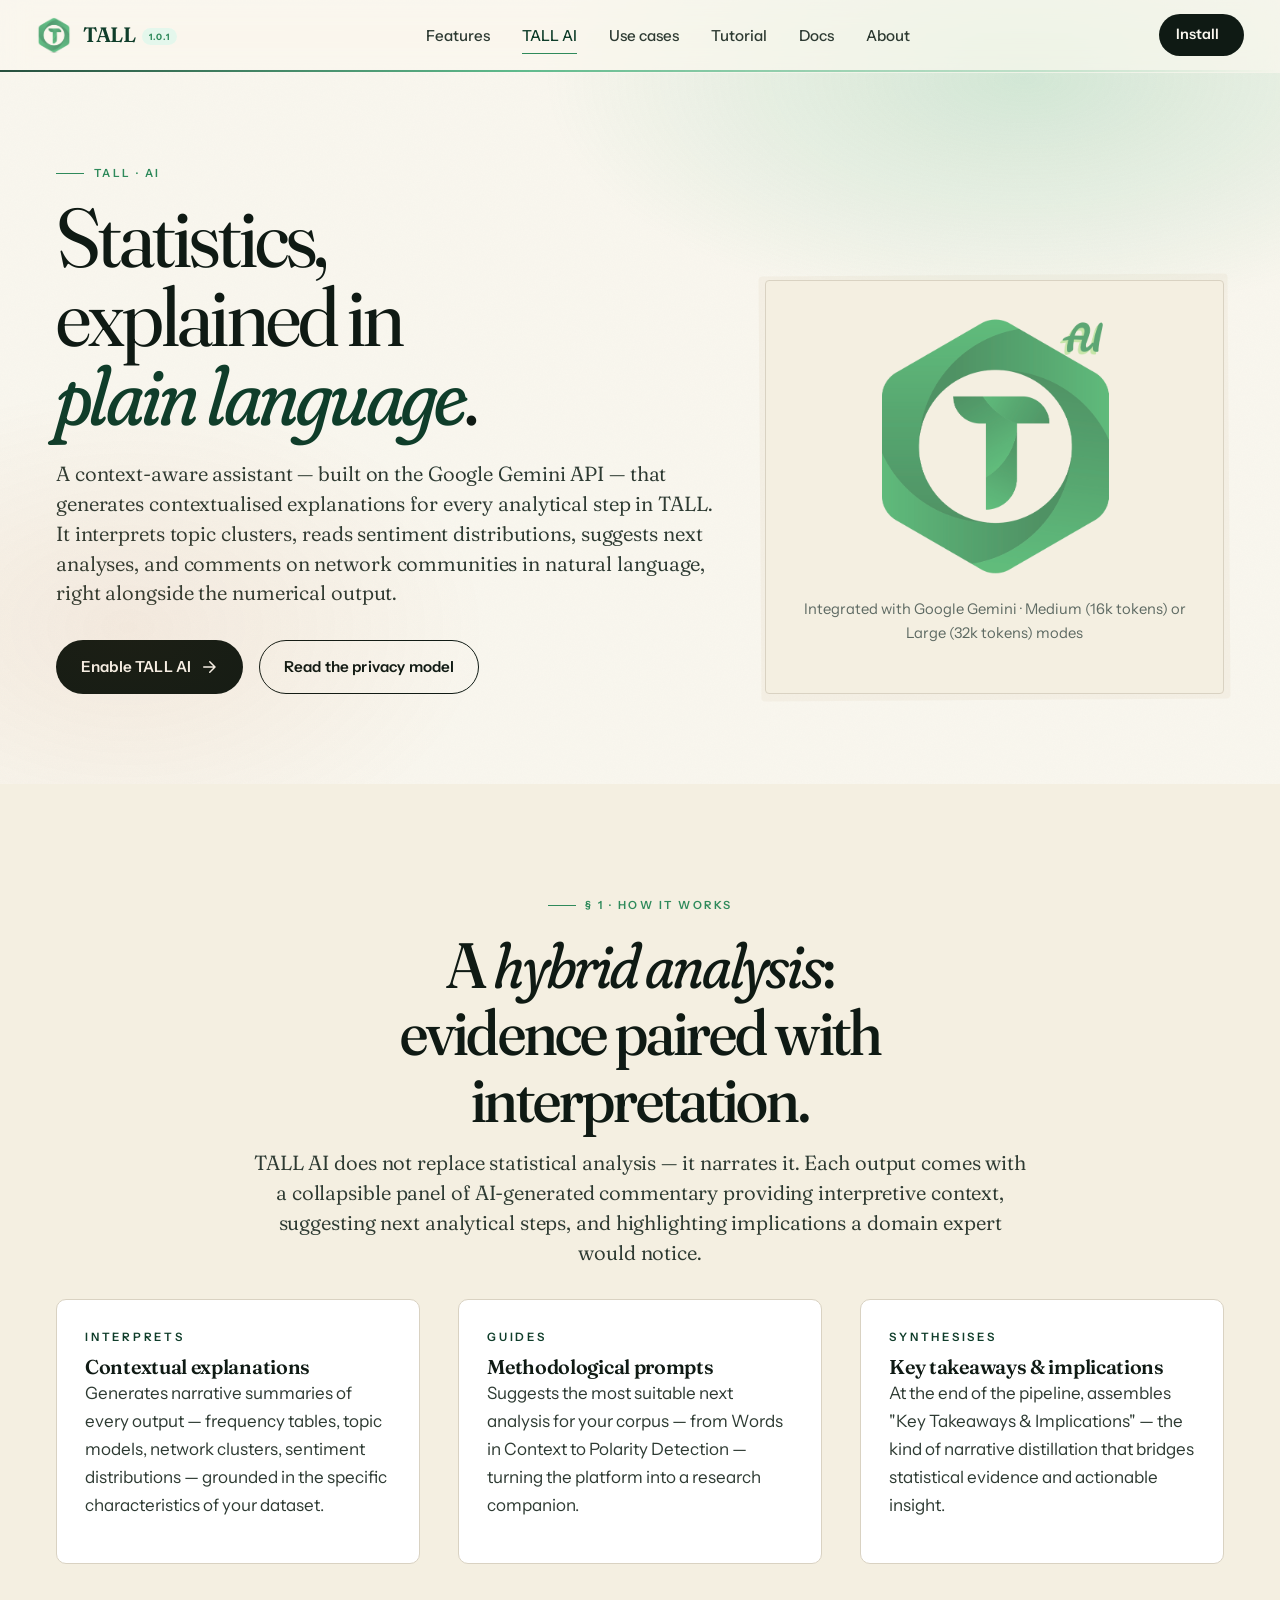
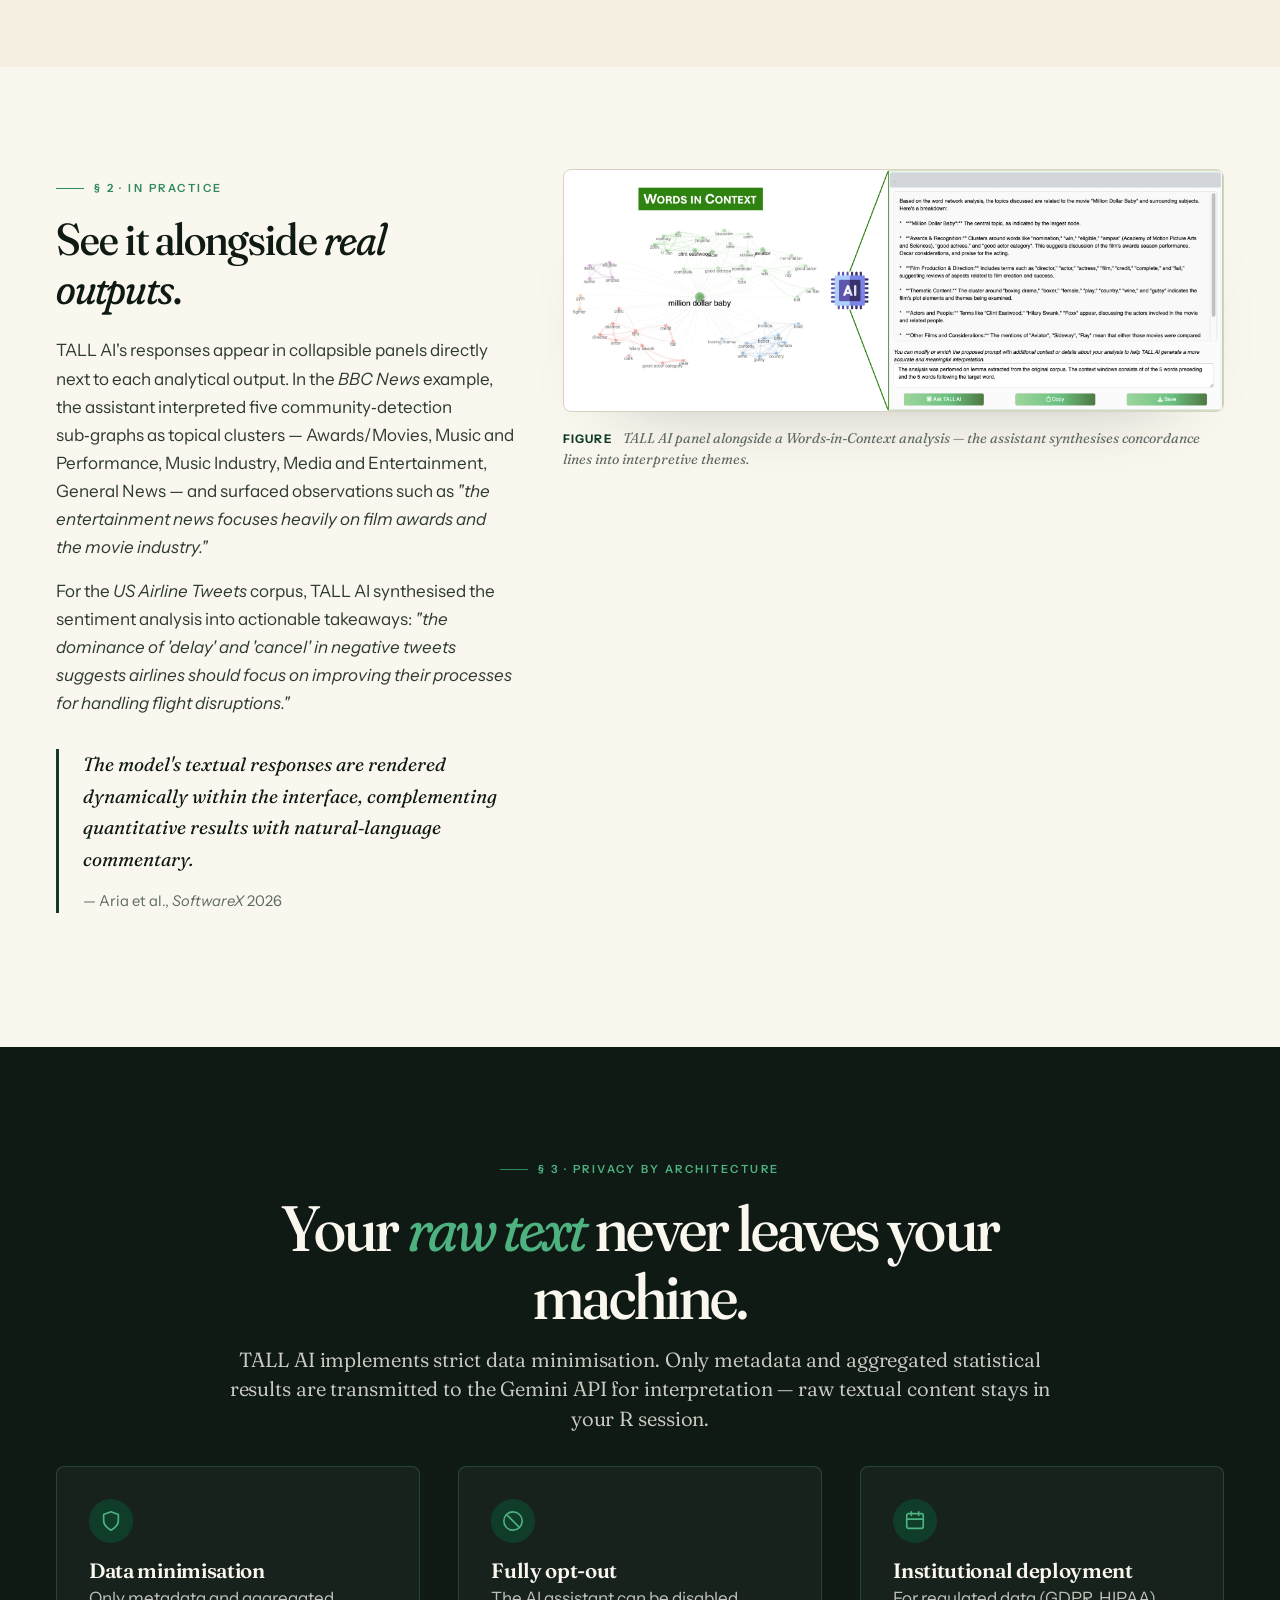
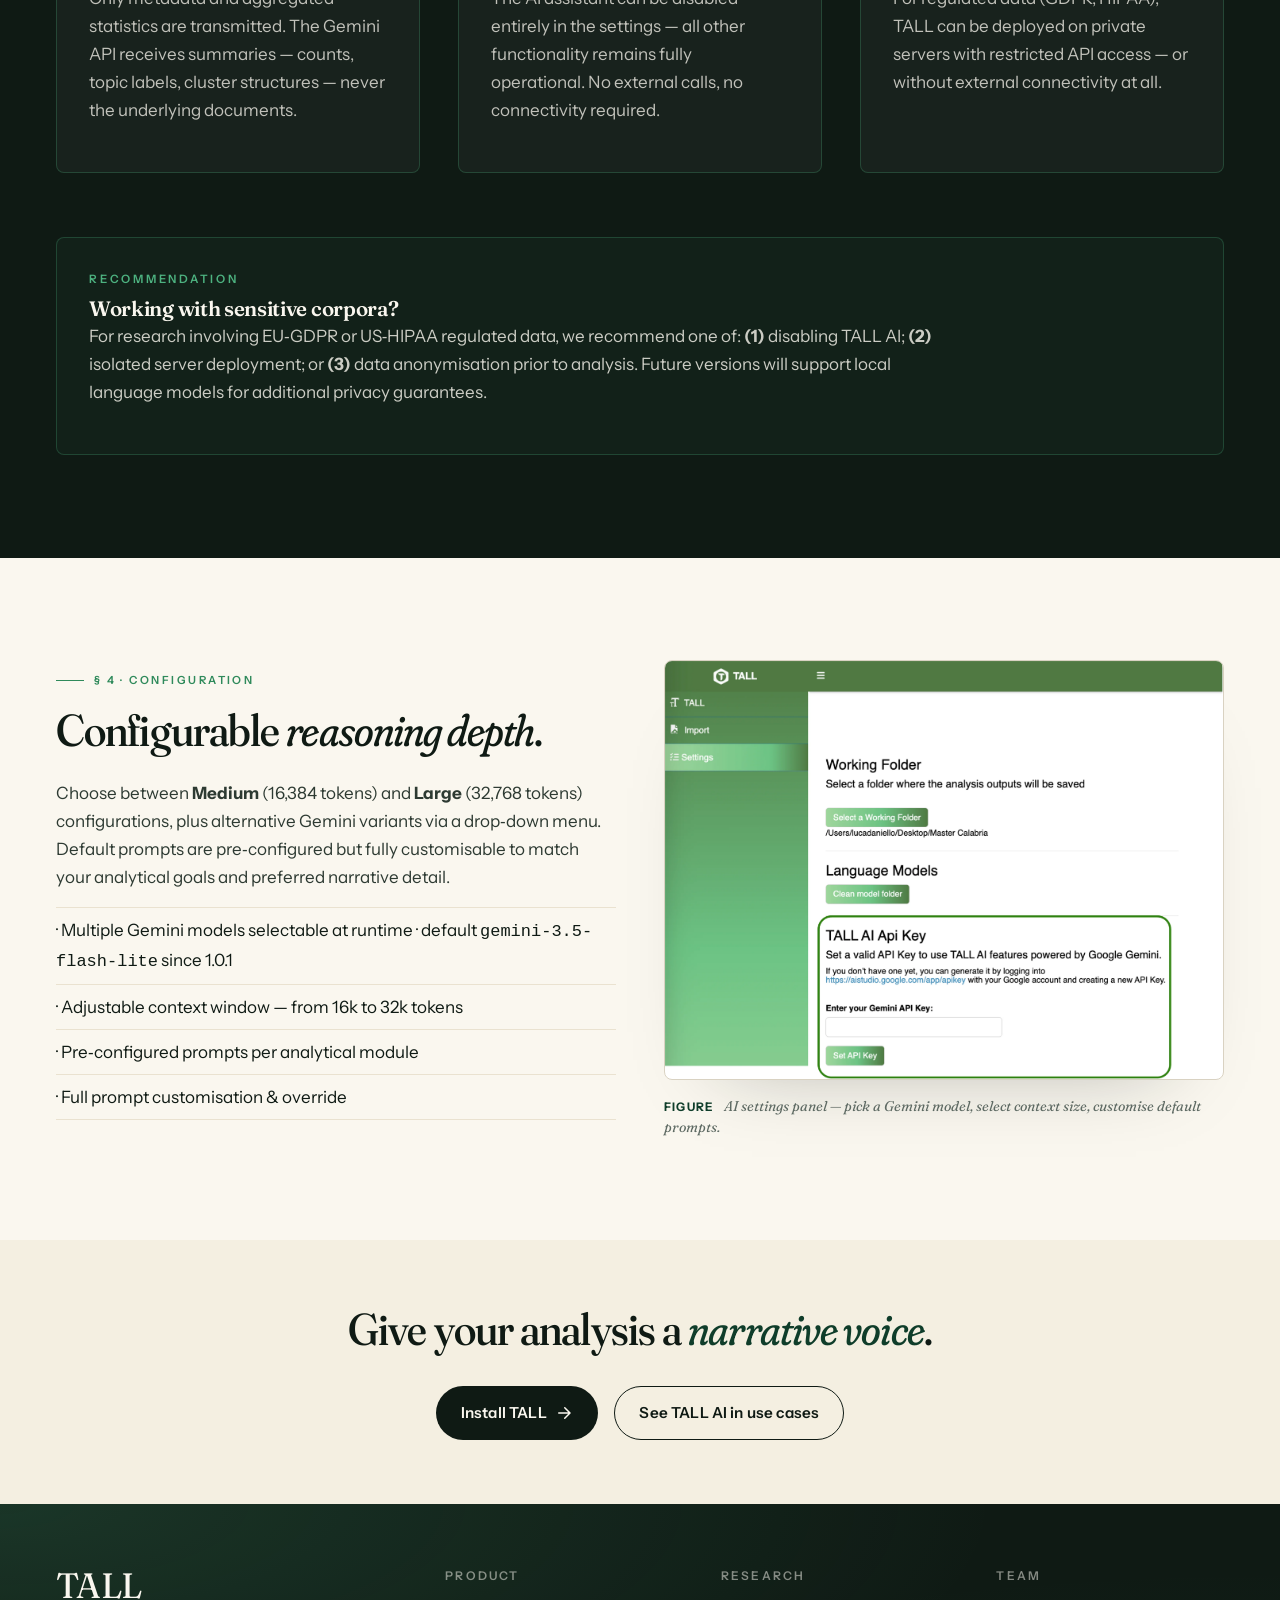
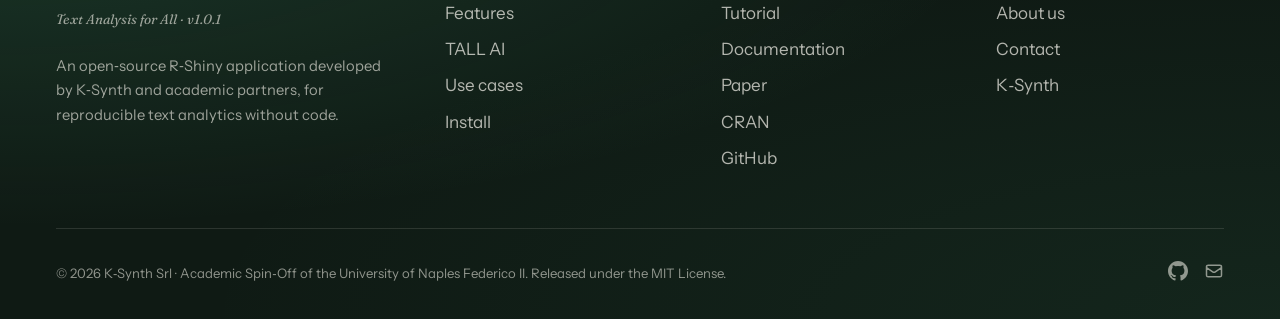
==== tall-ai.html @ 58fdc666 "TALL website on GitHub Pages Ported from massimoaria/tall-app (docs/), updated to tall 1.0.1, with t" ====
<!DOCTYPE html>
<html lang="en">
<head>
  <meta charset="UTF-8">
  <meta name="viewport" content="width=device-width, initial-scale=1.0">
  <title>TALL AI · Context‑aware interpretation for text analysis</title>
  <meta name="description" content="TALL AI — a privacy-preserving AI assistant integrated with Google Gemini that generates natural-language explanations of TALL's statistical outputs without ever transmitting raw textual content.">
  <link rel="icon" type="image/png" href="./images/tall-logo.png">
  <link rel="preconnect" href="https://fonts.googleapis.com">
  <link rel="preconnect" href="https://fonts.gstatic.com" crossorigin>
  <link href="https://fonts.googleapis.com/css2?family=Fraunces:ital,opsz,wght,SOFT@0,9..144,300..700,0..100;1,9..144,300..700,0..100&family=Instrument+Sans:ital,wght@0,400..700;1,400..700&family=JetBrains+Mono:wght@400;500;600&display=swap" rel="stylesheet">
  <link rel="stylesheet" href="css/style.css">
</head>
<body>

<nav class="site-nav" aria-label="Primary">
  <div class="nav-inner">
    <a href="index.html" class="nav-brand">
      <img src="./images/tall-logo.png" alt="TALL logo">
      <span class="wordmark">TALL<sup>1.0.1</sup></span>
    </a>
    <div class="nav-links">
      <a href="features.html">Features</a>
      <a href="tall-ai.html">TALL AI</a>
      <a href="usecases.html">Use cases</a>
      <a href="tutorial.html">Tutorial</a>
      <a href="documentation.html">Docs</a>
      <a href="about.html">About</a>
    </div>
    <a href="download.html" class="nav-cta">Install
      <svg viewBox="0 0 24 24" fill="none" stroke="currentColor" stroke-width="2" stroke-linecap="round" stroke-linejoin="round"><path d="M5 12h14M13 5l7 7-7 7"/></svg>
    </a>
    <button class="nav-burger" aria-label="Open menu" aria-expanded="false">
      <svg width="20" height="20" viewBox="0 0 24 24" fill="none" stroke="currentColor" stroke-width="2" stroke-linecap="round"><path d="M4 7h16M4 12h16M4 17h16"/></svg>
    </button>
  </div>
  <div class="mobile-menu" style="display:none">
    <a href="features.html">Features</a>
    <a href="tall-ai.html">TALL AI</a>
    <a href="usecases.html">Use cases</a>
    <a href="tutorial.html">Tutorial</a>
    <a href="documentation.html">Documentation</a>
    <a href="download.html">Install</a>
    <a href="about.html">About</a>
  </div>
  <div class="nav-rule"></div>
</nav>

<!-- HERO -->
<section class="hero">
  <div class="container">
    <div class="grid grid-12" style="gap: 3rem; align-items: end;">
      <div style="grid-column: span 7;">
        <span class="kicker fade-in">TALL · AI</span>
        <h1 class="display-xl mt-4 fade-in">
          Statistics,<br>
          explained in
          <em class="italic-display" style="font-weight:400; color: var(--tall-deep)">plain&nbsp;language</em>.
        </h1>
        <p class="lede mt-6 fade-in fade-in-delay-1" style="max-width: 38em;">
          A context‑aware assistant — built on the Google Gemini API — that generates contextualised explanations for every analytical step in TALL. It interprets topic clusters, reads sentiment distributions, suggests next analyses, and comments on network communities in natural language, right alongside the numerical output.
        </p>
        <div class="flex gap-4 mt-8 fade-in fade-in-delay-2" style="flex-wrap: wrap;">
          <a href="download.html" class="btn btn-primary">
            Enable TALL AI
            <svg viewBox="0 0 24 24" fill="none" stroke="currentColor" stroke-width="2" stroke-linecap="round" stroke-linejoin="round"><path d="M5 12h14M13 5l7 7-7 7"/></svg>
          </a>
          <a href="#privacy" class="btn btn-ghost">Read the privacy model</a>
        </div>
      </div>
      <div style="grid-column: span 5;" class="fade-in fade-in-delay-3">
        <div class="card-paper" style="text-align: center;">
          <img src="./images/tall-ai.png" alt="TALL AI emblem" style="max-width: 240px; margin: 0 auto; display: block;">
          <p class="small muted mt-4">Integrated with Google Gemini · Medium (16k tokens) or Large (32k tokens) modes</p>
        </div>
      </div>
    </div>
  </div>
</section>

<!-- PRINCIPLES -->
<section style="background: var(--paper-warm);">
  <div class="container">
    <div class="text-center mb-12" style="max-width: 46em; margin: 0 auto;">
      <span class="kicker fade-in">§ 1 · How it works</span>
      <h2 class="display-lg mt-4 fade-in">
        A <em class="italic-display" style="font-weight:400">hybrid analysis</em>:<br>
        evidence paired with interpretation.
      </h2>
      <p class="lede mt-4 fade-in fade-in-delay-1">
        TALL AI does not replace statistical analysis — it narrates it. Each output comes with a collapsible panel of AI‑generated commentary providing interpretive context, suggesting next analytical steps, and highlighting implications a domain expert would notice.
      </p>
    </div>

    <div class="grid grid-3 mt-8">
      <div class="card fade-in">
        <div class="eyebrow" style="color: var(--tall-deep);">Interprets</div>
        <h3 class="mt-2" style="font-family: var(--font-display); font-size: 1.25rem; font-variation-settings: 'opsz' 30;">Contextual explanations</h3>
        <p class="mt-3">Generates narrative summaries of every output — frequency tables, topic models, network clusters, sentiment distributions — grounded in the specific characteristics of your dataset.</p>
      </div>
      <div class="card fade-in fade-in-delay-1">
        <div class="eyebrow" style="color: var(--tall-deep);">Guides</div>
        <h3 class="mt-2" style="font-family: var(--font-display); font-size: 1.25rem; font-variation-settings: 'opsz' 30;">Methodological prompts</h3>
        <p class="mt-3">Suggests the most suitable next analysis for your corpus — from Words in Context to Polarity Detection — turning the platform into a research companion.</p>
      </div>
      <div class="card fade-in fade-in-delay-2">
        <div class="eyebrow" style="color: var(--tall-deep);">Synthesises</div>
        <h3 class="mt-2" style="font-family: var(--font-display); font-size: 1.25rem; font-variation-settings: 'opsz' 30;">Key takeaways &amp; implications</h3>
        <p class="mt-3">At the end of the pipeline, assembles "Key Takeaways &amp; Implications" — the kind of narrative distillation that bridges statistical evidence and actionable insight.</p>
      </div>
    </div>
  </div>
</section>

<!-- IN CONTEXT EXAMPLE -->
<section>
  <div class="container">
    <div class="grid grid-12" style="gap: 3rem; align-items: start;">
      <div style="grid-column: span 5;" class="fade-in">
        <span class="kicker">§ 2 · In practice</span>
        <h2 class="display-md mt-4">
          See it alongside <em class="italic-display" style="font-weight:400">real outputs</em>.
        </h2>
        <p class="mt-6">
          TALL AI's responses appear in collapsible panels directly next to each analytical output. In the <em>BBC News</em> example, the assistant interpreted five community‑detection sub‑graphs as topical clusters — Awards/Movies, Music and Performance, Music Industry, Media and Entertainment, General News — and surfaced observations such as <em>"the entertainment news focuses heavily on film awards and the movie industry."</em>
        </p>
        <p>
          For the <em>US Airline Tweets</em> corpus, TALL AI synthesised the sentiment analysis into actionable takeaways: <em>"the dominance of 'delay' and 'cancel' in negative tweets suggests airlines should focus on improving their processes for handling flight disruptions."</em>
        </p>
        <blockquote style="margin: 2rem 0; padding-left: 1.5rem; border-left: 3px solid var(--tall-deep); font-family: var(--font-display); font-style: italic; font-size: 1.2rem; color: var(--ink); font-variation-settings: 'opsz' 30;">
          The model's textual responses are rendered dynamically within the interface, complementing quantitative results with natural‑language commentary.
          <footer class="small muted" style="font-style: normal; font-family: var(--font-body); margin-top: .8rem;">— Aria et al., <em>SoftwareX</em> 2026</footer>
        </blockquote>
      </div>

      <div style="grid-column: span 7;" class="fade-in fade-in-delay-1">
        <figure class="figure">
          <img src="./images/ai/tall-aiwic.webp" alt="TALL AI interpretation alongside Words in Context">
          <figcaption class="figcaption">
            <strong>Figure</strong> TALL AI panel alongside a Words‑in‑Context analysis — the assistant synthesises concordance lines into interpretive themes.
          </figcaption>
        </figure>
      </div>
    </div>
  </div>
</section>

<!-- PRIVACY MODEL -->
<section id="privacy" style="background: var(--ink); color: var(--paper);">
  <div class="container">
    <div class="text-center mb-12" style="max-width: 50em; margin: 0 auto;">
      <span class="kicker" style="color: var(--tall);">§ 3 · Privacy by architecture</span>
      <h2 class="display-lg mt-4" style="color: var(--paper);">
        Your <em class="italic-display" style="font-weight:400; color: var(--tall)">raw text</em> never leaves your machine.
      </h2>
      <p class="lede mt-4" style="color: rgba(250,247,239,.8);">
        TALL AI implements strict data minimisation. Only metadata and aggregated statistical results are transmitted to the Gemini API for interpretation — raw textual content stays in your R session.
      </p>
    </div>

    <div class="grid grid-3 mt-8">
      <div style="padding: 2rem; background: rgba(250,247,239,.04); border: 1px solid rgba(77,178,128,.25); border-radius: 8px;" class="fade-in">
        <div style="display:inline-flex; width:44px; height:44px; align-items:center; justify-content:center; background: var(--tall-deep); border-radius: 50%; margin-bottom: 1rem;">
          <svg width="22" height="22" viewBox="0 0 24 24" fill="none" stroke="var(--tall)" stroke-width="1.8" stroke-linecap="round" stroke-linejoin="round"><path d="M12 22s8-4 8-10V5l-8-3-8 3v7c0 6 8 10 8 10z"/></svg>
        </div>
        <h3 style="color: var(--paper); font-size: 1.3rem; font-family: var(--font-display); font-variation-settings: 'opsz' 30;">Data minimisation</h3>
        <p class="mt-3" style="color: rgba(250,247,239,.75);">Only metadata and aggregated statistics are transmitted. The Gemini API receives summaries — counts, topic labels, cluster structures — never the underlying documents.</p>
      </div>
      <div style="padding: 2rem; background: rgba(250,247,239,.04); border: 1px solid rgba(77,178,128,.25); border-radius: 8px;" class="fade-in fade-in-delay-1">
        <div style="display:inline-flex; width:44px; height:44px; align-items:center; justify-content:center; background: var(--tall-deep); border-radius: 50%; margin-bottom: 1rem;">
          <svg width="22" height="22" viewBox="0 0 24 24" fill="none" stroke="var(--tall)" stroke-width="1.8" stroke-linecap="round" stroke-linejoin="round"><circle cx="12" cy="12" r="10"/><path d="M4.93 4.93l14.14 14.14"/></svg>
        </div>
        <h3 style="color: var(--paper); font-size: 1.3rem; font-family: var(--font-display); font-variation-settings: 'opsz' 30;">Fully opt‑out</h3>
        <p class="mt-3" style="color: rgba(250,247,239,.75);">The AI assistant can be disabled entirely in the settings — all other functionality remains fully operational. No external calls, no connectivity required.</p>
      </div>
      <div style="padding: 2rem; background: rgba(250,247,239,.04); border: 1px solid rgba(77,178,128,.25); border-radius: 8px;" class="fade-in fade-in-delay-2">
        <div style="display:inline-flex; width:44px; height:44px; align-items:center; justify-content:center; background: var(--tall-deep); border-radius: 50%; margin-bottom: 1rem;">
          <svg width="22" height="22" viewBox="0 0 24 24" fill="none" stroke="var(--tall)" stroke-width="1.8" stroke-linecap="round" stroke-linejoin="round"><rect x="3" y="4" width="18" height="16" rx="2"/><path d="M8 2v4M16 2v4M3 10h18"/></svg>
        </div>
        <h3 style="color: var(--paper); font-size: 1.3rem; font-family: var(--font-display); font-variation-settings: 'opsz' 30;">Institutional deployment</h3>
        <p class="mt-3" style="color: rgba(250,247,239,.75);">For regulated data (GDPR, HIPAA), TALL can be deployed on private servers with restricted API access — or without external connectivity at all.</p>
      </div>
    </div>

    <div style="margin-top: 4rem; padding: 2rem; border-radius: 8px; border: 1px solid rgba(77,178,128,.25); background: rgba(77,178,128,.05);" class="fade-in">
      <div class="eyebrow" style="color: var(--tall);">Recommendation</div>
      <h3 class="mt-2" style="color: var(--paper); font-size: 1.3rem; font-family: var(--font-display); font-variation-settings: 'opsz' 30;">Working with sensitive corpora?</h3>
      <p class="mt-3" style="color: rgba(250,247,239,.8); max-width: 50em;">
        For research involving EU‑GDPR or US‑HIPAA regulated data, we recommend one of: <strong>(1)</strong> disabling TALL AI; <strong>(2)</strong> isolated server deployment; or <strong>(3)</strong> data anonymisation prior to analysis. Future versions will support local language models for additional privacy guarantees.
      </p>
    </div>
  </div>
</section>

<!-- CONFIGURATION -->
<section>
  <div class="container">
    <div class="grid grid-12" style="gap: 3rem; align-items: center;">
      <div style="grid-column: span 6; order: 2;" class="fade-in">
        <figure class="figure">
          <img src="./images/ai/tall-settings.webp" alt="TALL AI settings interface">
          <figcaption class="figcaption">
            <strong>Figure</strong> AI settings panel — pick a Gemini model, select context size, customise default prompts.
          </figcaption>
        </figure>
      </div>
      <div style="grid-column: span 6; order: 1;" class="fade-in fade-in-delay-1">
        <span class="kicker">§ 4 · Configuration</span>
        <h2 class="display-md mt-4">
          Configurable <em class="italic-display" style="font-weight:400">reasoning depth</em>.
        </h2>
        <p class="mt-6">
          Choose between <strong>Medium</strong> (16,384 tokens) and <strong>Large</strong> (32,768 tokens) configurations, plus alternative Gemini variants via a drop‑down menu. Default prompts are pre‑configured but fully customisable to match your analytical goals and preferred narrative detail.
        </p>
        <ul class="mt-4" style="list-style:none; padding:0;">
          <li style="padding:.5rem 0; border-top:1px solid var(--rule-soft);">· Multiple Gemini models selectable at runtime · default <code>gemini-3.5-flash-lite</code> since 1.0.1</li>
          <li style="padding:.5rem 0; border-top:1px solid var(--rule-soft);">· Adjustable context window — from 16k to 32k tokens</li>
          <li style="padding:.5rem 0; border-top:1px solid var(--rule-soft);">· Pre‑configured prompts per analytical module</li>
          <li style="padding:.5rem 0; border-top:1px solid var(--rule-soft); border-bottom:1px solid var(--rule-soft);">· Full prompt customisation &amp; override</li>
        </ul>
      </div>
    </div>
  </div>
</section>

<!-- CTA -->
<section class="section-tight" style="background: var(--paper-warm);">
  <div class="container text-center">
    <h2 class="display-md fade-in">
      Give your analysis a <em class="italic-display" style="font-weight:400; color: var(--tall-deep)">narrative voice</em>.
    </h2>
    <div class="flex gap-4 justify-center mt-8 fade-in fade-in-delay-1" style="flex-wrap: wrap;">
      <a href="download.html" class="btn btn-primary">
        Install TALL
        <svg viewBox="0 0 24 24" fill="none" stroke="currentColor" stroke-width="2" stroke-linecap="round" stroke-linejoin="round"><path d="M5 12h14M13 5l7 7-7 7"/></svg>
      </a>
      <a href="usecases.html" class="btn btn-ghost">See TALL AI in use cases</a>
    </div>
  </div>
</section>

<footer class="site-footer">
  <div class="container">
    <div class="footer-grid">
      <div class="footer-brand">
        <div class="footer-title">TALL</div>
        <span class="footer-sub">Text Analysis for All · v1.0.1</span>
        <p class="mt-6" style="color: rgba(250,247,239,.6); max-width: 28em; font-size: .92rem;">An open‑source R‑Shiny application developed by K‑Synth and academic partners, for reproducible text analytics without code.</p>
      </div>
      <div><h4>Product</h4><ul>
        <li><a href="features.html">Features</a></li>
        <li><a href="tall-ai.html">TALL AI</a></li>
        <li><a href="usecases.html">Use cases</a></li>
        <li><a href="download.html">Install</a></li>
      </ul></div>
      <div><h4>Research</h4><ul>
        <li><a href="tutorial.html">Tutorial</a></li>
          <li><a href="documentation.html">Documentation</a></li>
        <li><a href="index.html#paper">Paper</a></li>
        <li><a href="https://cran.r-project.org/package=tall" target="_blank" rel="noopener">CRAN</a></li>
        <li><a href="https://github.com/massimoaria/tall" target="_blank" rel="noopener">GitHub</a></li>
      </ul></div>
      <div><h4>Team</h4><ul>
        <li><a href="about.html">About us</a></li>
        <li><a href="mailto:aria@unina.it">Contact</a></li>
        <li><a href="https://www.k-synth.com" target="_blank" rel="noopener">K‑Synth</a></li>
      </ul></div>
    </div>
    <div class="footer-meta">
      <div>© 2026 K‑Synth Srl · Academic Spin‑Off of the University of Naples Federico&nbsp;II. Released under the MIT License.</div>
      <div class="flex gap-4">
        <a href="https://github.com/massimoaria/tall" target="_blank" rel="noopener" aria-label="GitHub">
          <svg width="20" height="20" viewBox="0 0 24 24" fill="currentColor"><path d="M12 0C5.37 0 0 5.37 0 12c0 5.3 3.44 9.8 8.21 11.4.6.1.82-.26.82-.58v-2.17c-3.34.73-4.04-1.42-4.04-1.42-.55-1.39-1.33-1.76-1.33-1.76-1.09-.75.08-.73.08-.73 1.2.08 1.84 1.24 1.84 1.24 1.07 1.83 2.81 1.3 3.5 1 .11-.78.42-1.3.76-1.6-2.66-.3-5.47-1.33-5.47-5.93 0-1.31.47-2.38 1.24-3.22-.13-.3-.54-1.52.12-3.17 0 0 1.01-.32 3.3 1.23a11.5 11.5 0 016 0c2.29-1.55 3.3-1.23 3.3-1.23.66 1.65.25 2.87.12 3.17.77.84 1.24 1.91 1.24 3.22 0 4.61-2.81 5.62-5.48 5.92.43.37.82 1.1.82 2.22v3.29c0 .32.22.7.83.58C20.56 21.8 24 17.3 24 12 24 5.37 18.63 0 12 0z"/></svg>
        </a>
        <a href="mailto:aria@unina.it" aria-label="Email">
          <svg width="20" height="20" viewBox="0 0 24 24" fill="none" stroke="currentColor" stroke-width="1.8" stroke-linecap="round" stroke-linejoin="round"><path d="M3 8l7.89 5.26a2 2 0 002.22 0L21 8M5 19h14a2 2 0 002-2V7a2 2 0 00-2-2H5a2 2 0 00-2 2v10a2 2 0 002 2z"/></svg>
        </a>
      </div>
    </div>
  </div>
</footer>

<script src="js/main.js"></script>
</body>
</html>
---- css/style.css ----
/* ===========================================================
   TALL — scholarly editorial design system
   Palette, typography, components shared across all pages
   =========================================================== */

:root {
  /* Greens — preserve TALL signature */
  --tall: #4DB280;
  --tall-dark: #2f8a5b;
  --tall-deep: #0f3d2a;
  --tall-soft: #e4f7ec;
  --tall-tint: #f0faf4;

  /* Editorial neutrals */
  --ink: #0f1a14;
  --ink-soft: #2d3a32;
  --ink-muted: #5e6a63;
  --rule: #d9d2c2;
  --rule-soft: #eae2d0;

  /* Paper backgrounds */
  --paper: #faf7ef;
  --paper-warm: #f4efe1;
  --paper-deep: #eae3d0;
  --surface: #ffffff;

  /* Accents */
  --amber: #b6551e;
  --amber-soft: #f7ebda;
  --plum: #5a2a55;

  /* Type scale */
  --font-display: "Fraunces", "Cormorant Garamond", Georgia, serif;
  --font-body: "Instrument Sans", "Figtree", -apple-system, BlinkMacSystemFont, sans-serif;
  --font-mono: "JetBrains Mono", "IBM Plex Mono", ui-monospace, monospace;

  /* Motion */
  --ease: cubic-bezier(.22,.61,.36,1);
}

/* ===========================================================
   RESET + BASE
   =========================================================== */
*, *::before, *::after { box-sizing: border-box; }

html {
  scroll-behavior: smooth;
  -webkit-font-smoothing: antialiased;
  -moz-osx-font-smoothing: grayscale;
  text-rendering: optimizeLegibility;
}

body {
  margin: 0;
  background: var(--paper);
  color: var(--ink);
  font-family: var(--font-body);
  font-size: 17px;
  line-height: 1.65;
  font-feature-settings: "ss01", "ss02", "cv11";
  overflow-x: hidden;
}

/* Paper grain overlay (subtle, global) */
body::before {
  content: "";
  position: fixed;
  inset: 0;
  pointer-events: none;
  z-index: 1;
  opacity: .35;
  mix-blend-mode: multiply;
  background-image: url("data:image/svg+xml;utf8,<svg xmlns='http://www.w3.org/2000/svg' width='220' height='220'><filter id='n'><feTurbulence type='fractalNoise' baseFrequency='0.85' numOctaves='2' stitchTiles='stitch'/><feColorMatrix values='0 0 0 0 0.05  0 0 0 0 0.1  0 0 0 0 0.08  0 0 0 0.06 0'/></filter><rect width='100%25' height='100%25' filter='url(%23n)'/></svg>");
}

main, section, nav, footer, header { position: relative; z-index: 2; }

img { max-width: 100%; height: auto; display: block; }

a { color: var(--tall-dark); text-decoration: none; transition: color .2s var(--ease); }
a:hover { color: var(--tall-deep); }

/* ===========================================================
   TYPOGRAPHY
   =========================================================== */
.display, h1, h2, h3, h4 {
  font-family: var(--font-display);
  color: var(--ink);
  margin: 0;
  letter-spacing: -0.015em;
}

h1 { font-weight: 400; font-variation-settings: "opsz" 144, "SOFT" 30; line-height: 1.02; }
h2 { font-weight: 500; font-variation-settings: "opsz" 96, "SOFT" 40; line-height: 1.08; }
h3 { font-weight: 600; font-variation-settings: "opsz" 48, "SOFT" 50; line-height: 1.2; }
h4 { font-weight: 600; font-variation-settings: "opsz" 14, "SOFT" 50; line-height: 1.3; }

.display-xl {
  font-size: clamp(3rem, 6.5vw, 6.5rem);
  font-weight: 400;
  font-style: normal;
  line-height: .95;
  letter-spacing: -0.035em;
}

.display-lg { font-size: clamp(2.5rem, 5vw, 4.25rem); line-height: 1.05; letter-spacing: -0.03em; }
.display-md { font-size: clamp(2rem, 3.5vw, 3rem); line-height: 1.1; letter-spacing: -0.02em; }
.display-sm { font-size: clamp(1.5rem, 2.2vw, 2rem); line-height: 1.2; }

.italic-display {
  font-style: italic;
  font-variation-settings: "opsz" 144, "SOFT" 100;
}

/* Editorial kicker — a small-caps label above headings */
.kicker {
  display: inline-flex;
  align-items: center;
  gap: .6rem;
  font-family: var(--font-body);
  font-size: .7rem;
  font-weight: 600;
  letter-spacing: .22em;
  text-transform: uppercase;
  color: var(--tall-dark);
}
.kicker::before {
  content: "";
  width: 28px;
  height: 1px;
  background: var(--tall-dark);
}

.eyebrow {
  display: block;
  font-family: var(--font-body);
  font-size: .72rem;
  font-weight: 600;
  letter-spacing: .24em;
  text-transform: uppercase;
  color: var(--ink-muted);
  margin-bottom: .5rem;
}

.lede {
  font-family: var(--font-display);
  font-size: clamp(1.15rem, 1.6vw, 1.45rem);
  font-weight: 350;
  font-variation-settings: "opsz" 30, "SOFT" 50;
  line-height: 1.45;
  color: var(--ink-soft);
  letter-spacing: -0.005em;
}

p { margin: 0 0 1rem; color: var(--ink-soft); }
p.muted { color: var(--ink-muted); }
.small { font-size: .92rem; color: var(--ink-muted); }

/* Drop cap for editorial paragraphs */
.drop-cap::first-letter {
  font-family: var(--font-display);
  font-size: 4.5em;
  float: left;
  line-height: .85;
  padding: .18em .12em 0 0;
  color: var(--tall-deep);
  font-weight: 500;
  font-variation-settings: "opsz" 144, "SOFT" 30;
}

/* ===========================================================
   LAYOUT UTILITIES
   =========================================================== */
.container { max-width: 1240px; margin: 0 auto; padding: 0 clamp(1.25rem, 3vw, 2.25rem); }
.container-narrow { max-width: 860px; margin: 0 auto; padding: 0 clamp(1.25rem, 3vw, 2.25rem); }
.container-wide { max-width: 1480px; margin: 0 auto; padding: 0 clamp(1.25rem, 3vw, 2.25rem); }

.grid { display: grid; gap: clamp(1.5rem, 3vw, 2.5rem); }
.grid > * { min-width: 0; }
.grid-2 { grid-template-columns: repeat(2, minmax(0, 1fr)); }
.grid-3 { grid-template-columns: repeat(3, minmax(0, 1fr)); }
.grid-4 { grid-template-columns: repeat(4, minmax(0, 1fr)); }
.grid-12 { grid-template-columns: repeat(12, minmax(0, 1fr)); }

@media (max-width: 960px) {
  .grid-2, .grid-3, .grid-4 { grid-template-columns: 1fr; }
  .grid-12 { grid-template-columns: repeat(6, minmax(0, 1fr)); }
}
@media (max-width: 640px) {
  .grid-12 { grid-template-columns: 1fr; }
}
/* Inline "grid-column: span N" would add implicit columns once the grid
   collapses; stack the children instead. */
@media (max-width: 960px) {
  .grid-12 > * { grid-column: 1 / -1 !important; }
}

.flex { display: flex; }
.flex-col { flex-direction: column; }
.items-center { align-items: center; }
.items-start { align-items: flex-start; }
.justify-center { justify-content: center; }
.justify-between { justify-content: space-between; }
.gap-2 { gap: .5rem; } .gap-3 { gap: .75rem; } .gap-4 { gap: 1rem; }
.gap-6 { gap: 1.5rem; } .gap-8 { gap: 2rem; }

.text-center { text-align: center; }
.text-right { text-align: right; }

.mt-0 { margin-top: 0; } .mt-2 { margin-top: .5rem; } .mt-4 { margin-top: 1rem; }
.mt-6 { margin-top: 1.5rem; } .mt-8 { margin-top: 2rem; } .mt-12 { margin-top: 3rem; }
.mb-0 { margin-bottom: 0; } .mb-2 { margin-bottom: .5rem; } .mb-4 { margin-bottom: 1rem; }
.mb-6 { margin-bottom: 1.5rem; } .mb-8 { margin-bottom: 2rem; } .mb-12 { margin-bottom: 3rem; }

/* Section spacing */
section { padding: clamp(4rem, 8vw, 7rem) 0; position: relative; }
.section-tight { padding: clamp(2.5rem, 5vw, 4rem) 0; }

/* ===========================================================
   NAVBAR — fixed, paper transparent -> solid on scroll
   =========================================================== */
.site-nav {
  position: fixed;
  inset: 0 0 auto 0;
  z-index: 50;
  background: rgba(250, 247, 239, 0.72);
  backdrop-filter: saturate(140%) blur(14px);
  -webkit-backdrop-filter: saturate(140%) blur(14px);
  border-bottom: 1px solid transparent;
  transition: background .35s var(--ease), border-color .35s var(--ease), box-shadow .35s var(--ease);
}
.site-nav.scrolled {
  background: rgba(250, 247, 239, 0.94);
  border-bottom-color: var(--rule);
  box-shadow: 0 8px 40px -30px rgba(15, 61, 42, 0.35);
}
.nav-inner {
  max-width: 1480px;
  margin: 0 auto;
  padding: .9rem clamp(1.25rem, 3vw, 2.25rem);
  display: flex;
  align-items: center;
  justify-content: space-between;
  gap: 2rem;
}
.nav-brand {
  display: inline-flex;
  align-items: center;
  gap: .75rem;
  color: var(--ink);
}
.nav-brand img { height: 36px; width: auto; }
.nav-brand .wordmark {
  font-family: var(--font-display);
  font-weight: 600;
  font-size: 1.3rem;
  letter-spacing: -0.01em;
  color: var(--tall-deep);
}
.nav-brand .wordmark sup {
  font-size: .55rem;
  font-family: var(--font-body);
  font-weight: 700;
  letter-spacing: .15em;
  color: var(--tall-dark);
  background: var(--tall-soft);
  padding: .18rem .4rem;
  border-radius: 999px;
  margin-left: .4rem;
  vertical-align: middle;
}
.nav-links { display: flex; align-items: center; gap: 2rem; }
.nav-links a {
  color: var(--ink-soft);
  font-size: .95rem;
  font-weight: 500;
  position: relative;
  padding: .3rem 0;
}
.nav-links a::after {
  content: "";
  position: absolute;
  left: 0; right: 100%;
  bottom: -2px;
  height: 1px;
  background: var(--tall-dark);
  transition: right .3s var(--ease);
}
.nav-links a:hover { color: var(--tall-deep); }
.nav-links a:hover::after { right: 0; }
.nav-links a.active { color: var(--tall-deep); }
.nav-links a.active::after { right: 0; }

.nav-cta {
  display: inline-flex;
  align-items: center;
  gap: .45rem;
  font-size: .9rem;
  font-weight: 600;
  padding: .55rem 1.1rem;
  border-radius: 999px;
  background: var(--ink);
  color: var(--paper);
  transition: background .2s var(--ease), transform .2s var(--ease);
}
.nav-cta:hover { background: var(--tall-deep); color: var(--paper); transform: translateY(-1px); }

.nav-burger {
  display: none;
  width: 42px; height: 42px;
  background: transparent;
  border: 1px solid var(--rule);
  border-radius: 999px;
  color: var(--ink);
  cursor: pointer;
}

.mobile-menu {
  display: none;
  border-top: 1px solid var(--rule);
  background: var(--paper);
}
.mobile-menu a {
  display: block;
  padding: .9rem clamp(1.25rem, 3vw, 2.25rem);
  color: var(--ink);
  border-bottom: 1px solid var(--rule-soft);
  font-weight: 500;
}

@media (max-width: 900px) {
  .nav-links { display: none; }
  .nav-cta { display: none; }
  .nav-burger { display: inline-flex; align-items: center; justify-content: center; }
}

/* Progress accent line (replaces old gradient bar) */
.nav-rule {
  height: 2px;
  background: linear-gradient(90deg, var(--tall-deep) 0%, var(--tall) 40%, transparent 100%);
  opacity: .9;
}

/* ===========================================================
   BUTTONS
   =========================================================== */
.btn {
  display: inline-flex;
  align-items: center;
  gap: .55rem;
  padding: .85rem 1.5rem;
  font-family: var(--font-body);
  font-size: .95rem;
  font-weight: 600;
  letter-spacing: .01em;
  border-radius: 999px;
  transition: all .25s var(--ease);
  border: 1px solid transparent;
  cursor: pointer;
  white-space: nowrap;
}
.btn-primary {
  background: var(--ink);
  color: var(--paper);
}
.btn-primary:hover {
  background: var(--tall-deep);
  color: var(--paper);
  transform: translateY(-1px);
  box-shadow: 0 10px 30px -15px rgba(15, 61, 42, 0.6);
}
.btn-ghost {
  background: transparent;
  border-color: var(--ink);
  color: var(--ink);
}
.btn-ghost:hover {
  background: var(--ink);
  color: var(--paper);
}
.btn-leaf {
  background: var(--tall-deep);
  color: var(--paper);
}
.btn-leaf:hover {
  background: var(--ink);
  color: var(--paper);
  transform: translateY(-1px);
}
.btn svg { width: 18px; height: 18px; }

/* ===========================================================
   CARDS + SURFACES
   =========================================================== */
.card {
  background: var(--surface);
  border: 1px solid var(--rule);
  border-radius: 10px;
  padding: 1.75rem;
  transition: transform .3s var(--ease), box-shadow .3s var(--ease), border-color .3s var(--ease);
}
.card:hover {
  transform: translateY(-3px);
  box-shadow: 0 20px 60px -30px rgba(15, 61, 42, 0.25);
  border-color: var(--tall);
}

.card-paper {
  background: var(--paper-warm);
  border: 1px solid var(--rule);
  padding: 2rem;
  border-radius: 4px;
  position: relative;
}
.card-paper::before {
  content: "";
  position: absolute;
  top: -6px; right: -6px; bottom: -6px; left: -6px;
  background: var(--paper-deep);
  z-index: -1;
  border-radius: 4px;
  transform: rotate(-.4deg);
  opacity: .35;
}

.card-outline {
  background: transparent;
  border: 1px solid var(--rule);
  border-radius: 6px;
  padding: 1.5rem;
}

/* Fine horizontal rule */
.rule {
  height: 1px;
  background: var(--rule);
  border: 0;
  margin: 0;
}
.rule-heavy { background: var(--ink); height: 1px; }

/* ===========================================================
   BADGES
   =========================================================== */
.badge {
  display: inline-flex;
  align-items: center;
  gap: .4rem;
  padding: .3rem .7rem;
  font-family: var(--font-body);
  font-size: .7rem;
  font-weight: 700;
  letter-spacing: .15em;
  text-transform: uppercase;
  border-radius: 999px;
}
.badge-new { background: var(--tall-deep); color: var(--paper); }
.badge-updated { background: var(--amber); color: #fff; }
.badge-soft { background: var(--tall-soft); color: var(--tall-deep); }
.badge-ink { background: var(--ink); color: var(--paper); }
.badge-outline { border: 1px solid var(--rule); background: transparent; color: var(--ink-muted); }

/* ===========================================================
   STATS + DATA ELEMENTS
   =========================================================== */
.stat {
  padding: 1.75rem 0;
  border-top: 1px solid var(--rule);
  position: relative;
}
.stat-num {
  font-family: var(--font-display);
  font-weight: 400;
  font-size: clamp(2.4rem, 4vw, 3.8rem);
  line-height: 1;
  letter-spacing: -0.035em;
  color: var(--tall-deep);
  font-variation-settings: "opsz" 144, "SOFT" 40;
}
.stat-label {
  font-family: var(--font-body);
  font-size: .82rem;
  font-weight: 600;
  color: var(--ink-muted);
  letter-spacing: .14em;
  text-transform: uppercase;
  margin-top: .5rem;
}
.stat-sub {
  font-size: .9rem;
  color: var(--ink-muted);
  margin-top: .4rem;
  font-family: var(--font-display);
  font-style: italic;
  font-variation-settings: "opsz" 14;
}

/* ===========================================================
   FIGURES
   =========================================================== */
.figure {
  margin: 0;
}
.figure img {
  border-radius: 8px;
  border: 1px solid var(--rule);
  background: var(--surface);
  box-shadow: 0 40px 80px -60px rgba(15, 26, 20, 0.35);
}
.figcaption {
  margin-top: 1rem;
  font-size: .88rem;
  color: var(--ink-muted);
  font-family: var(--font-display);
  font-style: italic;
  font-variation-settings: "opsz" 14;
  line-height: 1.5;
}
.figcaption strong {
  font-family: var(--font-body);
  font-style: normal;
  font-weight: 700;
  letter-spacing: .1em;
  text-transform: uppercase;
  font-size: .74rem;
  color: var(--tall-deep);
  margin-right: .5rem;
}

/* ===========================================================
   CODE BLOCKS
   =========================================================== */
.code-block {
  background: #0f1a14;
  color: #dde6d8;
  border-radius: 8px;
  padding: 1.25rem 1.5rem;
  font-family: var(--font-mono);
  font-size: .88rem;
  line-height: 1.7;
  position: relative;
  overflow-x: auto;
  border: 1px solid #1e2e24;
}
.code-block code { font-family: inherit; color: inherit; white-space: pre; }
.code-block { overflow-x: auto; }
.code-block .copy-btn {
  position: absolute;
  top: .5rem; right: .5rem;
  background: rgba(255,255,255,0.05);
  border: 1px solid rgba(255,255,255,0.12);
  color: #9fb4a4;
  padding: .3rem .7rem;
  border-radius: 999px;
  font-family: var(--font-body);
  font-size: .72rem;
  font-weight: 600;
  letter-spacing: .1em;
  text-transform: uppercase;
  cursor: pointer;
  transition: all .2s var(--ease);
}
.code-block .copy-btn:hover { background: rgba(255,255,255,.12); color: #fff; }
.code-block .prompt { color: #4DB280; user-select: none; }
.code-block .comment { color: #6f8378; font-style: italic; }

/* ===========================================================
   CITATION BLOCK
   =========================================================== */
.citation {
  background: var(--paper-warm);
  border: 1px solid var(--rule);
  border-left: 3px solid var(--tall-deep);
  padding: 1.75rem 2rem;
  border-radius: 2px;
  font-family: var(--font-body);
  position: relative;
}
.citation .cite-label {
  font-size: .7rem;
  font-weight: 700;
  letter-spacing: .22em;
  text-transform: uppercase;
  color: var(--tall-deep);
  margin-bottom: .8rem;
}
.citation .cite-authors { font-weight: 600; color: var(--ink); }
.citation .cite-title {
  font-family: var(--font-display);
  font-style: italic;
  font-variation-settings: "opsz" 14;
  font-weight: 450;
  color: var(--ink);
  display: block;
  margin: .3rem 0;
  line-height: 1.4;
}
.citation .cite-venue { color: var(--ink-muted); }
.citation .cite-actions {
  display: flex;
  gap: .6rem;
  flex-wrap: wrap;
  margin-top: 1rem;
}
.cite-btn {
  display: inline-flex;
  align-items: center;
  gap: .4rem;
  padding: .45rem 1rem;
  border-radius: 999px;
  border: 1px solid var(--rule);
  background: var(--surface);
  font-size: .82rem;
  font-weight: 600;
  color: var(--ink-soft);
  font-family: var(--font-body);
}
.cite-btn:hover { background: var(--ink); color: var(--paper); border-color: var(--ink); }

/* ===========================================================
   TAG / PILL LIST
   =========================================================== */
.pill {
  display: inline-flex;
  align-items: center;
  gap: .35rem;
  padding: .35rem .75rem;
  background: var(--surface);
  border: 1px solid var(--rule);
  border-radius: 999px;
  font-size: .8rem;
  font-weight: 500;
  color: var(--ink-soft);
  font-family: var(--font-mono);
}

/* ===========================================================
   FOOTER
   =========================================================== */
.site-footer {
  background: var(--ink);
  color: var(--paper);
  padding: 4rem 0 2rem;
  position: relative;
  overflow: hidden;
}
.site-footer::before {
  content: "";
  position: absolute;
  inset: 0;
  background: radial-gradient(ellipse at top left, rgba(77,178,128,.18), transparent 55%),
              radial-gradient(ellipse at bottom right, rgba(77,178,128,.08), transparent 60%);
  pointer-events: none;
}
.site-footer .container { position: relative; }
.site-footer a { color: rgba(250,247,239,.7); }
.site-footer a:hover { color: var(--tall); }
.site-footer h4 {
  font-family: var(--font-body);
  text-transform: uppercase;
  letter-spacing: .18em;
  font-size: .75rem;
  color: rgba(250,247,239,.5);
  margin-bottom: 1rem;
  font-weight: 600;
}
.footer-brand .footer-title {
  font-family: var(--font-display);
  font-size: 2.2rem;
  font-weight: 400;
  color: var(--paper);
  line-height: 1;
  letter-spacing: -.02em;
}
.footer-brand .footer-sub {
  display: block;
  font-size: .85rem;
  color: rgba(250,247,239,.6);
  margin-top: .3rem;
  font-family: var(--font-display);
  font-style: italic;
  font-variation-settings: "opsz" 14;
}
.footer-grid {
  display: grid;
  grid-template-columns: 1.5fr 1fr 1fr 1fr;
  gap: 3rem;
  padding-bottom: 3rem;
  border-bottom: 1px solid rgba(250,247,239,.12);
}
.footer-grid ul { list-style: none; padding: 0; margin: 0; }
.footer-grid li { margin-bottom: .5rem; }

.footer-meta {
  display: flex;
  justify-content: space-between;
  align-items: center;
  flex-wrap: wrap;
  gap: 1rem;
  padding-top: 2rem;
  font-size: .82rem;
  color: rgba(250,247,239,.55);
}
.footer-meta a { color: rgba(250,247,239,.55); }
.footer-meta a:hover { color: var(--tall); }

@media (max-width: 900px) {
  .footer-grid { grid-template-columns: 1fr 1fr; gap: 2rem; }
}
@media (max-width: 540px) {
  .footer-grid { grid-template-columns: 1fr; }
}

/* ===========================================================
   ANIMATIONS / FADE-IN
   =========================================================== */
.fade-in {
  opacity: 0;
  transform: translateY(24px);
  transition: opacity .8s var(--ease), transform .8s var(--ease);
}
.fade-in.visible { opacity: 1; transform: none; }

.fade-in-delay-1 { transition-delay: .08s; }
.fade-in-delay-2 { transition-delay: .16s; }
.fade-in-delay-3 { transition-delay: .24s; }
.fade-in-delay-4 { transition-delay: .32s; }
.fade-in-delay-5 { transition-delay: .4s; }
.fade-in-delay-6 { transition-delay: .48s; }

@media (prefers-reduced-motion: reduce) {
  .fade-in, .fade-in.visible { opacity: 1; transform: none; transition: none; }
  html { scroll-behavior: auto; }
}

/* ===========================================================
   ORNAMENTS & DECORATIVE
   =========================================================== */
/* Section divider with centered glyph */
.section-divider {
  display: flex;
  align-items: center;
  justify-content: center;
  gap: 1.2rem;
  margin: 0 auto;
  color: var(--rule);
  padding: 2rem 0;
}
.section-divider::before,
.section-divider::after {
  content: "";
  flex: 1;
  height: 1px;
  background: var(--rule);
}
.section-divider .glyph {
  font-family: var(--font-display);
  color: var(--tall-deep);
  font-size: 1.2rem;
  font-style: italic;
  opacity: .7;
}

/* Corner bracket decoration */
.brackets {
  position: relative;
  padding: 1.5rem;
}
.brackets::before, .brackets::after {
  content: "";
  position: absolute;
  width: 18px; height: 18px;
  border: 1px solid var(--tall-deep);
}
.brackets::before { top: 0; left: 0; border-right: 0; border-bottom: 0; }
.brackets::after { bottom: 0; right: 0; border-left: 0; border-top: 0; }

/* Section numbering */
.sec-num {
  font-family: var(--font-display);
  font-style: italic;
  font-size: 1rem;
  color: var(--tall-dark);
  margin-right: .6rem;
  font-variation-settings: "opsz" 14;
}

/* ===========================================================
   HERO-SPECIFIC (index)
   =========================================================== */
.hero {
  padding: clamp(7rem, 12vw, 10rem) 0 clamp(4rem, 7vw, 6rem);
  position: relative;
  overflow: hidden;
}
.hero::before {
  content: "";
  position: absolute;
  inset: 0;
  background:
    radial-gradient(ellipse 800px 400px at 80% 10%, rgba(77,178,128,.22), transparent 60%),
    radial-gradient(ellipse 600px 400px at 10% 80%, rgba(182,85,30,.08), transparent 60%);
  pointer-events: none;
}
.hero-grid {
  display: grid;
  grid-template-columns: 1.4fr 1fr;
  gap: clamp(2rem, 5vw, 5rem);
  align-items: end;
}
@media (max-width: 960px) { .hero-grid { grid-template-columns: 1fr; } }

.hero-stats {
  display: grid;
  grid-template-columns: 1fr 1fr;
  gap: 0;
}
.hero-stats .stat { padding: 1.25rem 1.25rem 1.25rem 0; }

.version-tag {
  display: inline-flex;
  align-items: center;
  gap: .5rem;
  padding: .4rem 1rem;
  border: 1px solid var(--tall-deep);
  color: var(--tall-deep);
  border-radius: 999px;
  font-family: var(--font-mono);
  font-size: .8rem;
  font-weight: 500;
  background: rgba(255,255,255,0.4);
  backdrop-filter: blur(6px);
}
.version-tag .dot {
  width: 6px; height: 6px;
  border-radius: 50%;
  background: var(--tall);
  box-shadow: 0 0 0 4px rgba(77,178,128,.25);
  animation: pulse 2s ease-in-out infinite;
}
@keyframes pulse {
  0%, 100% { box-shadow: 0 0 0 3px rgba(77,178,128,.25); }
  50% { box-shadow: 0 0 0 7px rgba(77,178,128,0); }
}

/* ===========================================================
   FEATURE GRID / MODULE LIST (paper-based)
   =========================================================== */
.module {
  display: grid;
  grid-template-columns: 60px 1fr;
  gap: 1.25rem;
  padding: 1.5rem 0;
  border-top: 1px solid var(--rule);
  transition: background .25s var(--ease);
}
.module:hover { background: rgba(255,255,255,0.4); }
.module-num {
  font-family: var(--font-display);
  font-size: 1.1rem;
  font-style: italic;
  color: var(--tall-deep);
  font-variation-settings: "opsz" 14;
}
.module-title {
  font-family: var(--font-display);
  font-weight: 550;
  font-size: 1.35rem;
  color: var(--ink);
  margin-bottom: .4rem;
  font-variation-settings: "opsz" 30;
  letter-spacing: -0.01em;
}
.module-desc { color: var(--ink-soft); line-height: 1.6; }
.module-tags {
  margin-top: .75rem;
  display: flex;
  flex-wrap: wrap;
  gap: .4rem;
}

/* ===========================================================
   TIMELINE (conferences, etc.)
   =========================================================== */
.timeline {
  position: relative;
  padding-left: 2rem;
  margin: 0;
  list-style: none;
}
.timeline::before {
  content: "";
  position: absolute;
  left: 0;
  top: .6rem;
  bottom: .6rem;
  width: 1px;
  background: var(--rule);
}
.timeline li {
  position: relative;
  padding: .8rem 0 1.4rem 1.5rem;
}
.timeline li::before {
  content: "";
  position: absolute;
  left: -5px; top: 1.1rem;
  width: 11px; height: 11px;
  border-radius: 50%;
  background: var(--paper);
  border: 2px solid var(--tall-deep);
}
.timeline .t-date {
  font-family: var(--font-mono);
  font-size: .78rem;
  color: var(--tall-deep);
  letter-spacing: .1em;
  text-transform: uppercase;
  font-weight: 600;
}
.timeline .t-title {
  font-family: var(--font-display);
  font-weight: 600;
  font-size: 1.1rem;
  color: var(--ink);
  margin: .1rem 0 .2rem;
  font-variation-settings: "opsz" 30;
}
.timeline .t-sub { font-size: .9rem; color: var(--ink-muted); }

/* ===========================================================
   TEAM
   =========================================================== */
.person {
  display: flex;
  gap: 1.25rem;
  align-items: flex-start;
  padding: 1.5rem;
  background: var(--surface);
  border: 1px solid var(--rule);
  border-radius: 6px;
  transition: all .3s var(--ease);
}
.person:hover {
  transform: translateY(-3px);
  box-shadow: 0 30px 60px -40px rgba(15, 26, 20, 0.3);
  border-color: var(--tall);
}
.person > div { min-width: 0; overflow-wrap: anywhere; }
.person-avatar {
  width: 88px;
  height: 88px;
  border-radius: 50%;
  object-fit: cover;
  flex-shrink: 0;
  border: 3px solid var(--paper-warm);
  box-shadow: 0 0 0 1px var(--rule);
}
.person-name {
  font-family: var(--font-display);
  font-weight: 600;
  font-size: 1.15rem;
  color: var(--ink);
  line-height: 1.2;
  font-variation-settings: "opsz" 30;
}
.person-role {
  font-size: .88rem;
  color: var(--ink-muted);
  margin: .3rem 0 .7rem;
  line-height: 1.45;
}
.person-links {
  display: flex;
  gap: .6rem;
}
.person-links a {
  width: 30px; height: 30px;
  display: inline-flex;
  align-items: center;
  justify-content: center;
  border-radius: 50%;
  border: 1px solid var(--rule);
  color: var(--tall-deep);
  transition: all .2s var(--ease);
}
.person-links a:hover {
  background: var(--tall-deep);
  color: var(--paper);
  border-color: var(--tall-deep);
}
.person-links svg { width: 15px; height: 15px; }

/* ===========================================================
   COMPARISON TABLE (vs competitors)
   =========================================================== */
.cmp-table {
  width: 100%;
  border-collapse: collapse;
  font-size: .9rem;
  background: var(--surface);
  border: 1px solid var(--rule);
  border-radius: 6px;
  overflow: hidden;
}
.cmp-table th, .cmp-table td {
  padding: .85rem 1rem;
  text-align: left;
  border-bottom: 1px solid var(--rule-soft);
}
.cmp-table th {
  font-family: var(--font-body);
  text-transform: uppercase;
  letter-spacing: .12em;
  font-size: .74rem;
  font-weight: 700;
  color: var(--ink-muted);
  background: var(--paper-warm);
}
.cmp-table th.col-tall {
  background: var(--tall-deep);
  color: var(--paper);
}
.cmp-table td.cell-yes { color: var(--tall-deep); font-weight: 600; }
.cmp-table td.cell-no { color: var(--ink-muted); }
.cmp-table td.cell-tall { background: rgba(77,178,128,.07); font-weight: 600; color: var(--tall-deep); }
.cmp-table tr:last-child td { border-bottom: 0; }
.cmp-table .section-row td {
  background: var(--paper-warm);
  font-weight: 700;
  font-size: .78rem;
  text-transform: uppercase;
  letter-spacing: .12em;
  color: var(--ink);
}

/* ===========================================================
   SCROLLBAR
   =========================================================== */
::-webkit-scrollbar { width: 10px; height: 10px; }
::-webkit-scrollbar-track { background: var(--paper-warm); }
::-webkit-scrollbar-thumb { background: var(--tall-deep); border-radius: 999px; border: 2px solid var(--paper-warm); }
::-webkit-scrollbar-thumb:hover { background: var(--ink); }

/* ===========================================================
   UTILITY — accent color helpers
   =========================================================== */
.text-ink { color: var(--ink); }
.text-ink-soft { color: var(--ink-soft); }
.text-muted { color: var(--ink-muted); }
.text-tall { color: var(--tall-deep); }
.text-amber { color: var(--amber); }

.bg-paper { background: var(--paper); }
.bg-warm { background: var(--paper-warm); }
.bg-deep { background: var(--paper-deep); }
.bg-ink { background: var(--ink); color: var(--paper); }
.bg-tall-deep { background: var(--tall-deep); color: var(--paper); }
.bg-surface { background: var(--surface); }

/* Cross-page figure emphasis */
.fig-frame {
  padding: .5rem;
  background: var(--paper-warm);
  border: 1px solid var(--rule);
  border-radius: 8px;
  display: inline-block;
}
.fig-frame img { border-radius: 4px; border: 1px solid var(--rule-soft); }

/* ===========================================================
   DOI BLOCK (paper citation)
   =========================================================== */
.doi-block {
  display: inline-flex;
  flex-direction: column;
  gap: .3rem;
  padding: .85rem 1.2rem;
  background: var(--paper-warm);
  border: 1px solid var(--rule);
  border-left: 3px solid var(--tall-deep);
  border-radius: 4px;
  max-width: 100%;
}
.doi-label {
  font-family: var(--font-body);
  font-size: .68rem;
  font-weight: 700;
  letter-spacing: .22em;
  text-transform: uppercase;
  color: var(--ink-muted);
}
.doi-link {
  display: inline-flex;
  align-items: center;
  gap: .55rem;
  font-family: var(--font-mono);
  font-size: .92rem;
  font-weight: 500;
  color: var(--tall-deep);
  word-break: break-all;
}
.doi-link:hover { color: var(--ink); }
.doi-link svg { width: 16px; height: 16px; flex-shrink: 0; }

/* ===========================================================
   ACCORDION (supplementary material sections)
   =========================================================== */
.accordion {
  display: flex;
  flex-direction: column;
  gap: .75rem;
}

.acc-item {
  background: var(--surface);
  border: 1px solid var(--rule);
  border-radius: 8px;
  overflow: hidden;
  transition: border-color .25s var(--ease), box-shadow .3s var(--ease);
}
.acc-item:hover { border-color: var(--tall); }
.acc-item[open] {
  border-color: var(--tall-deep);
  box-shadow: 0 20px 50px -30px rgba(15, 61, 42, 0.25);
}

/* Remove default disclosure triangle */
.acc-head {
  list-style: none;
  cursor: pointer;
  padding: 1.25rem 1.5rem;
  display: grid;
  grid-template-columns: 44px 1fr auto 20px;
  align-items: center;
  gap: 1.1rem;
  user-select: none;
  transition: background .25s var(--ease);
}
.acc-head::-webkit-details-marker { display: none; }
.acc-head::marker { content: ""; }
.acc-head:hover { background: var(--paper-warm); }
.acc-item[open] .acc-head { background: var(--paper-warm); border-bottom: 1px solid var(--rule); }

.acc-letter {
  width: 38px;
  height: 38px;
  display: inline-flex;
  align-items: center;
  justify-content: center;
  font-family: var(--font-display);
  font-weight: 500;
  font-size: 1.3rem;
  color: var(--tall-deep);
  background: var(--tall-soft);
  border-radius: 50%;
  font-variation-settings: "opsz" 30;
  transition: background .25s var(--ease), color .25s var(--ease);
}
.acc-item[open] .acc-letter {
  background: var(--tall-deep);
  color: var(--paper);
}

.acc-title {
  font-family: var(--font-display);
  font-size: 1.15rem;
  font-weight: 550;
  color: var(--ink);
  font-variation-settings: "opsz" 30;
  letter-spacing: -.005em;
  line-height: 1.25;
}

.acc-meta {
  font-family: var(--font-mono);
  font-size: .72rem;
  letter-spacing: .1em;
  text-transform: uppercase;
  color: var(--ink-muted);
  white-space: nowrap;
}

.acc-chev {
  width: 20px;
  height: 20px;
  color: var(--ink-muted);
  transition: transform .3s var(--ease), color .25s var(--ease);
}
.acc-item[open] .acc-chev {
  transform: rotate(180deg);
  color: var(--tall-deep);
}

.acc-body {
  padding: 1.5rem 1.5rem 1.75rem;
  animation: accOpen .35s var(--ease);
}
@keyframes accOpen {
  from { opacity: 0; transform: translateY(-4px); }
  to { opacity: 1; transform: none; }
}

.acc-body p:last-child { margin-bottom: 0; }

@media (max-width: 640px) {
  .acc-head {
    grid-template-columns: 38px 1fr 18px;
    grid-template-rows: auto auto;
    padding: 1rem 1.1rem;
    gap: .8rem;
  }
  .acc-letter { width: 34px; height: 34px; font-size: 1.15rem; }
  .acc-title { grid-column: 2; }
  .acc-meta { grid-column: 2 / span 2; font-size: .68rem; margin-top: .1rem; }
  .acc-chev { grid-column: 3; grid-row: 1; }
  .acc-body { padding: 1.1rem; }
}

/* ===========================================================
   ACCORDION CONTENT HELPERS
   =========================================================== */
/* Package grid (section A) */
.pkg-grid {
  display: grid;
  grid-template-columns: repeat(auto-fit, minmax(260px, 1fr));
  gap: 1.25rem;
}
.pkg-cat {
  font-family: var(--font-body);
  font-size: .72rem;
  font-weight: 700;
  letter-spacing: .18em;
  text-transform: uppercase;
  color: var(--tall-deep);
  margin-bottom: .5rem;
}
.pkg-list { display: flex; flex-wrap: wrap; gap: .35rem; }

/* FAIR grid (section B) */
.fair-grid {
  display: grid;
  grid-template-columns: repeat(auto-fit, minmax(300px, 1fr));
  gap: 1rem;
}
.fair-card {
  display: grid;
  grid-template-columns: 56px 1fr;
  gap: 1rem;
  padding: 1.1rem 1.2rem;
  background: var(--paper-warm);
  border-radius: 6px;
  border: 1px solid var(--rule-soft);
}
.fair-letter {
  width: 44px;
  height: 44px;
  display: inline-flex;
  align-items: center;
  justify-content: center;
  font-family: var(--font-display);
  font-weight: 500;
  font-size: 1.5rem;
  color: var(--paper);
  background: var(--tall-deep);
  border-radius: 50%;
  font-variation-settings: "opsz" 96;
}
.fair-title {
  font-family: var(--font-display);
  font-weight: 600;
  font-size: 1.05rem;
  color: var(--ink);
  margin-bottom: .4rem;
  font-variation-settings: "opsz" 30;
}
.fair-desc {
  font-size: .88rem;
  line-height: 1.65;
  color: var(--ink-soft);
}

/* Architecture layers (section C) */
.arch-layers {
  list-style: none;
  counter-reset: arch;
  padding: 0;
  margin: 0;
  display: flex;
  flex-direction: column;
  gap: .85rem;
}
.arch-layers li {
  counter-increment: arch;
  display: grid;
  grid-template-columns: 44px 1fr;
  gap: 1rem;
  padding: 1rem 1.2rem;
  background: var(--paper-warm);
  border-radius: 6px;
  border: 1px solid var(--rule-soft);
  position: relative;
}
.arch-layers li::before {
  content: counter(arch);
  display: inline-flex;
  align-items: center;
  justify-content: center;
  width: 34px;
  height: 34px;
  border-radius: 50%;
  background: var(--tall-deep);
  color: var(--paper);
  font-family: var(--font-display);
  font-weight: 500;
  font-size: 1.05rem;
  font-variation-settings: "opsz" 30;
}
.arch-layers li > div { min-width: 0; }
.arch-layers .arch-head {
  display: block;
  font-family: var(--font-display);
  font-weight: 600;
  font-size: 1.05rem;
  color: var(--ink);
  margin-bottom: .25rem;
  font-variation-settings: "opsz" 30;
  letter-spacing: -.005em;
  line-height: 1.3;
}
.arch-layers .arch-desc {
  margin: 0;
  color: var(--ink-soft);
  line-height: 1.6;
}
.arch-layers .arch-desc code {
  font-family: var(--font-mono);
  font-size: .9em;
  background: var(--surface);
  padding: .05em .35em;
  border-radius: 3px;
  border: 1px solid var(--rule-soft);
}

/* Step list (section F) */
.step-list {
  list-style: none;
  padding: 0;
  margin: 0;
  display: flex;
  flex-direction: column;
  gap: .6rem;
}
.step-list li {
  display: grid;
  grid-template-columns: 44px 1fr;
  gap: 1rem;
  padding: .85rem 1.1rem;
  background: var(--paper-warm);
  border-radius: 6px;
  border: 1px solid var(--rule-soft);
  align-items: start;
}
.step-list .step-num {
  width: 32px;
  height: 32px;
  border-radius: 50%;
  background: var(--tall-deep);
  color: var(--paper);
  display: inline-flex;
  align-items: center;
  justify-content: center;
  font-family: var(--font-display);
  font-weight: 500;
  font-size: .95rem;
  font-variation-settings: "opsz" 14;
  flex-shrink: 0;
}
.step-list .step-head {
  display: block;
  font-family: var(--font-display);
  font-weight: 600;
  font-size: 1.05rem;
  color: var(--ink);
  margin-bottom: .25rem;
  font-variation-settings: "opsz" 30;
  letter-spacing: -.005em;
  line-height: 1.3;
}
.step-list .step-desc {
  margin: 0;
  color: var(--ink-soft);
  line-height: 1.6;
}
.step-list .step-desc b,
.step-list .step-desc strong {
  font-weight: 700;
  color: var(--ink);
}

/* ===========================================================
   LIGHTBOX — click figure images to enlarge
   =========================================================== */
.figure img,
.fig-frame img {
  cursor: zoom-in;
  transition: filter .25s var(--ease), box-shadow .25s var(--ease);
}
.figure img:hover,
.fig-frame img:hover {
  filter: brightness(1.03);
}

.lightbox {
  position: fixed;
  inset: 0;
  z-index: 200;
  background: rgba(10, 15, 12, 0.92);
  backdrop-filter: blur(10px);
  -webkit-backdrop-filter: blur(10px);
  display: flex;
  align-items: center;
  justify-content: center;
  padding: clamp(1rem, 3vw, 2.5rem);
  opacity: 0;
  pointer-events: none;
  transition: opacity .3s var(--ease);
}
.lightbox.open {
  opacity: 1;
  pointer-events: auto;
}

.lightbox-content {
  display: flex;
  flex-direction: column;
  align-items: center;
  gap: 1.25rem;
  max-width: 100%;
  max-height: 100%;
}

.lightbox img {
  max-width: 95vw;
  max-height: 82vh;
  object-fit: contain;
  border-radius: 4px;
  background: var(--surface);
  box-shadow: 0 40px 100px -20px rgba(0,0,0,.7);
  transform: scale(.96);
  transition: transform .35s var(--ease);
  cursor: zoom-out;
}
.lightbox.open img {
  transform: scale(1);
}

.lightbox-caption {
  font-family: var(--font-display);
  font-style: italic;
  font-variation-settings: "opsz" 14;
  color: rgba(250, 247, 239, 0.82);
  text-align: center;
  max-width: 62em;
  font-size: .95rem;
  line-height: 1.55;
}
.lightbox-caption strong {
  font-family: var(--font-body);
  font-style: normal;
  font-weight: 700;
  letter-spacing: .1em;
  text-transform: uppercase;
  font-size: .72rem;
  color: var(--tall);
  margin-right: .5rem;
}
.lightbox-caption:empty { display: none; }

.lightbox-close {
  position: fixed;
  top: 1.5rem;
  right: 1.5rem;
  width: 46px;
  height: 46px;
  border-radius: 50%;
  border: 1px solid rgba(250,247,239,.25);
  background: rgba(250,247,239,.06);
  color: var(--paper);
  cursor: pointer;
  display: inline-flex;
  align-items: center;
  justify-content: center;
  transition: background .2s var(--ease), border-color .2s var(--ease), transform .2s var(--ease);
  z-index: 1;
}
.lightbox-close:hover {
  background: var(--paper);
  color: var(--ink);
  border-color: var(--paper);
  transform: scale(1.05);
}
.lightbox-close svg { width: 20px; height: 20px; }

.lightbox-hint {
  position: fixed;
  bottom: 1.25rem;
  left: 50%;
  transform: translateX(-50%);
  font-family: var(--font-mono);
  font-size: .72rem;
  letter-spacing: .1em;
  color: rgba(250,247,239,.5);
  text-transform: uppercase;
  pointer-events: none;
}
.lightbox-hint kbd {
  font-family: var(--font-mono);
  padding: .15rem .4rem;
  border: 1px solid rgba(250,247,239,.25);
  border-radius: 3px;
  margin: 0 .2rem;
  color: rgba(250,247,239,.75);
}

body.lightbox-open { overflow: hidden; }

@media (max-width: 640px) {
  .lightbox-hint { display: none; }
  .lightbox-close { top: 1rem; right: 1rem; width: 40px; height: 40px; }
}
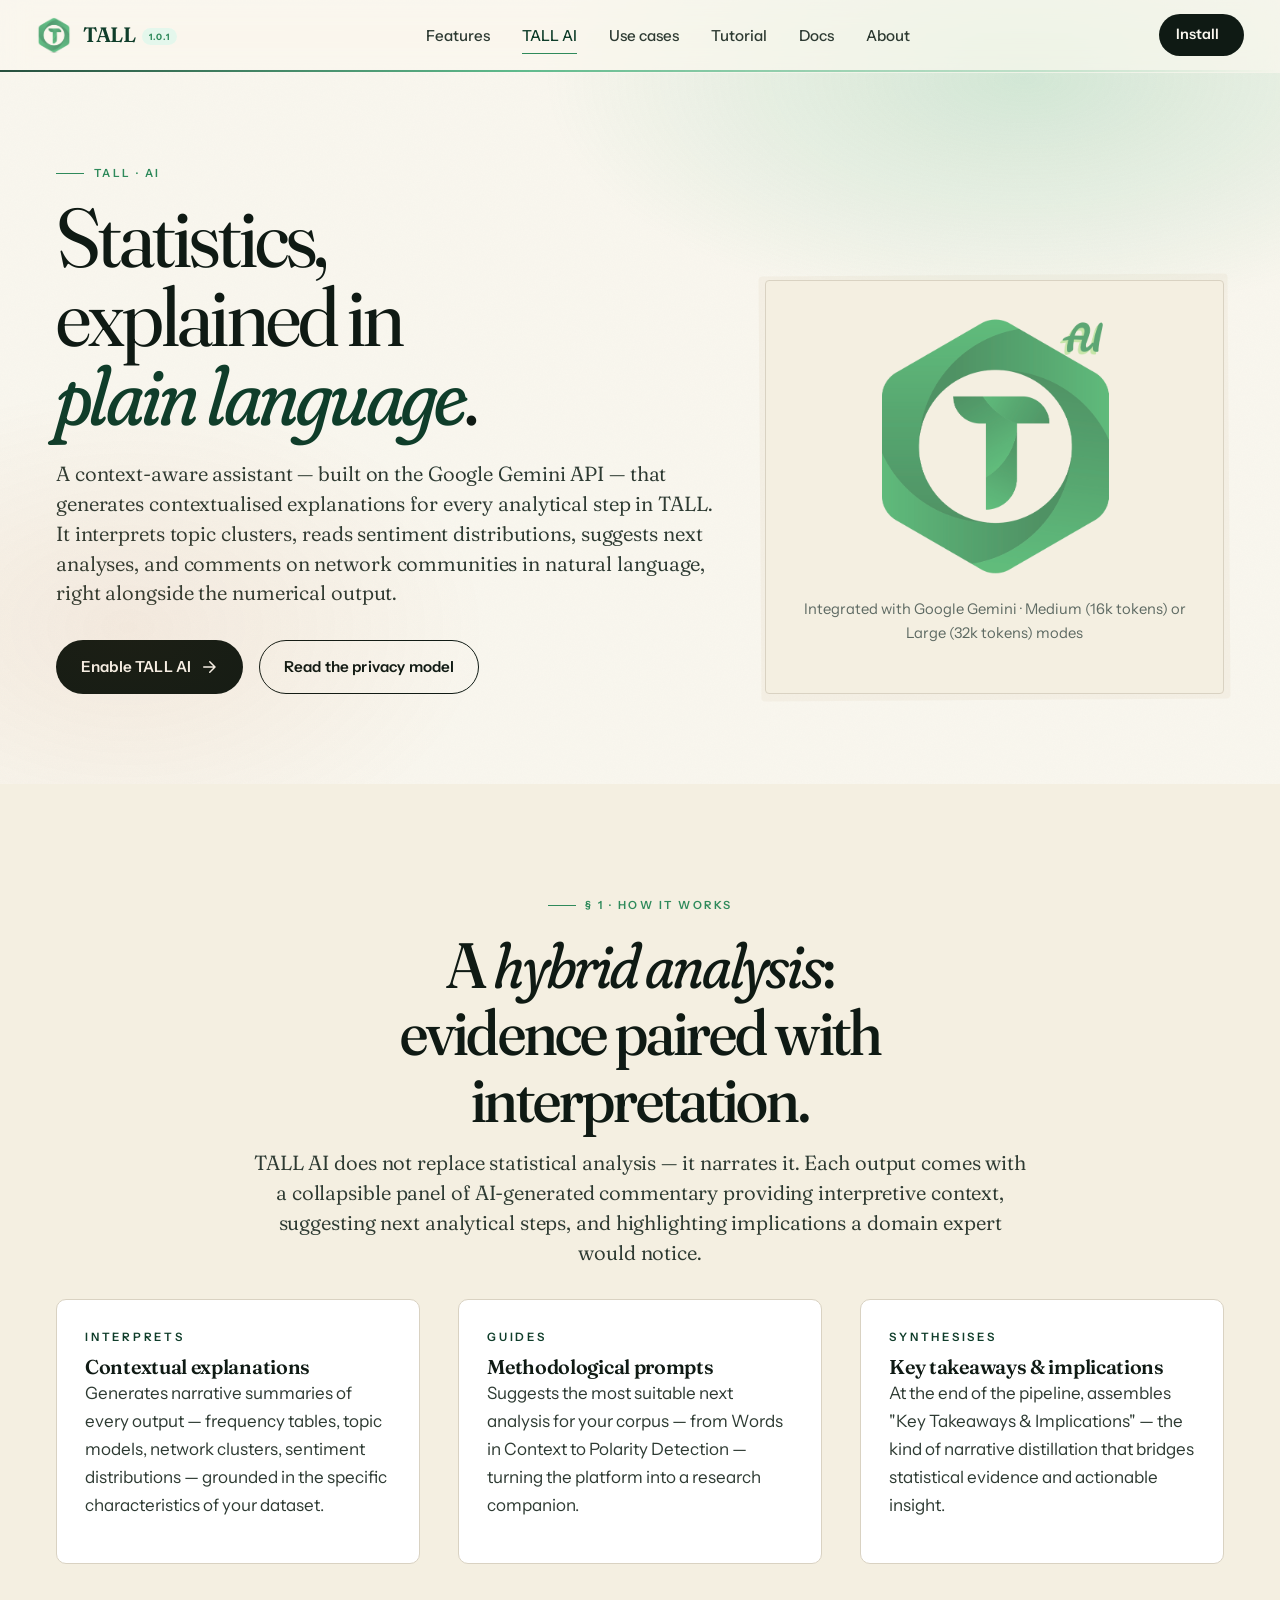
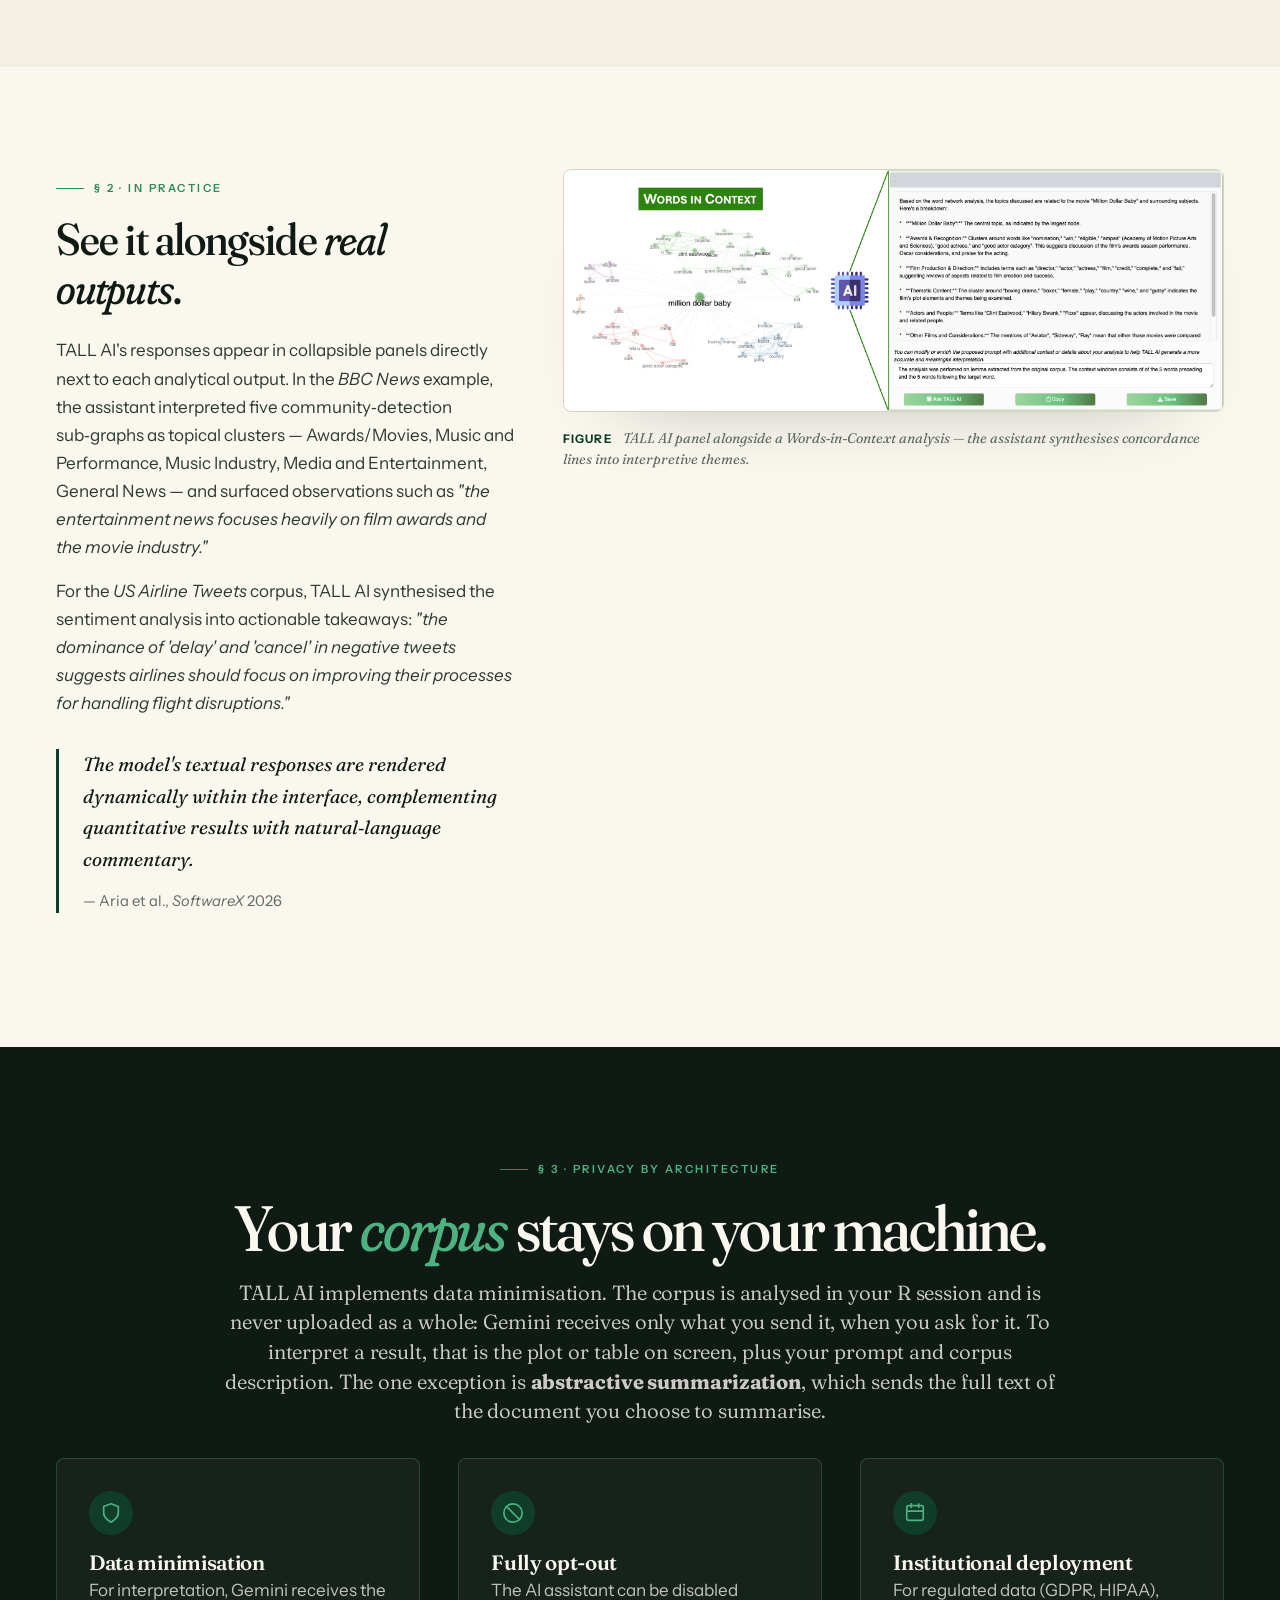
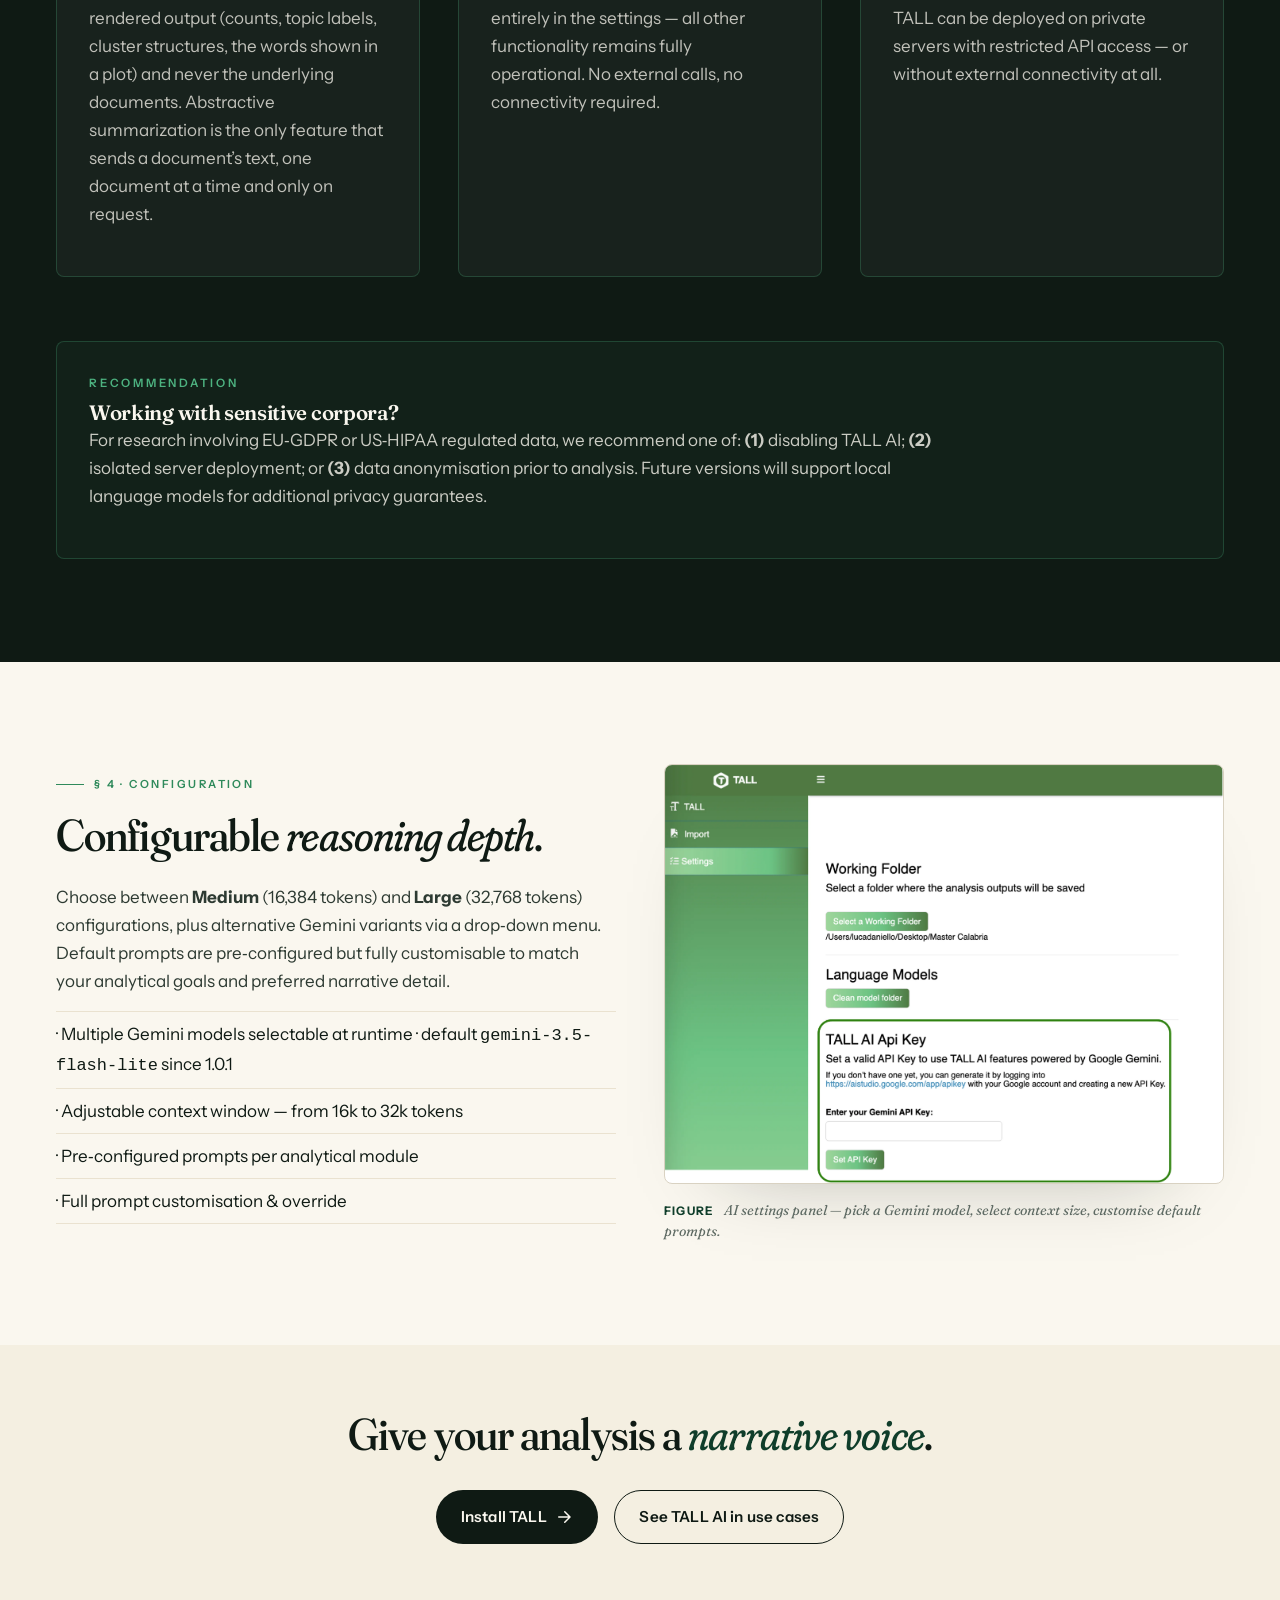
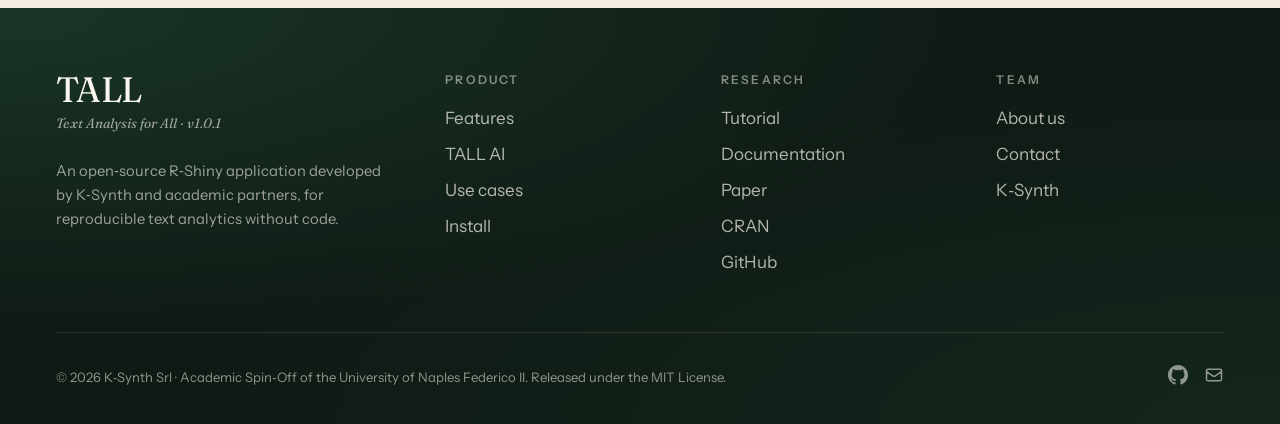
==== commit ce63b0a3: "TALL AI page: state accurately what is sent to Gemini Interpretation sends the rendered plot/table, " ====
--- a/tall-ai.html
+++ b/tall-ai.html
@@ -4,7 +4,7 @@
   <meta charset="UTF-8">
   <meta name="viewport" content="width=device-width, initial-scale=1.0">
   <title>TALL AI · Context‑aware interpretation for text analysis</title>
-  <meta name="description" content="TALL AI — a privacy-preserving AI assistant integrated with Google Gemini that generates natural-language explanations of TALL's statistical outputs without ever transmitting raw textual content.">
+  <meta name="description" content="TALL AI — a privacy-preserving AI assistant integrated with Google Gemini that generates natural-language explanations of TALL's statistical outputs; your corpus is never uploaded as a whole, and only what you send to the AI leaves your machine.">
   <link rel="icon" type="image/png" href="./images/tall-logo.png">
   <link rel="preconnect" href="https://fonts.googleapis.com">
   <link rel="preconnect" href="https://fonts.gstatic.com" crossorigin>
@@ -151,10 +151,10 @@
     <div class="text-center mb-12" style="max-width: 50em; margin: 0 auto;">
       <span class="kicker" style="color: var(--tall);">§ 3 · Privacy by architecture</span>
       <h2 class="display-lg mt-4" style="color: var(--paper);">
-        Your <em class="italic-display" style="font-weight:400; color: var(--tall)">raw text</em> never leaves your machine.
+        Your <em class="italic-display" style="font-weight:400; color: var(--tall)">corpus</em> stays on your machine.
       </h2>
       <p class="lede mt-4" style="color: rgba(250,247,239,.8);">
-        TALL AI implements strict data minimisation. Only metadata and aggregated statistical results are transmitted to the Gemini API for interpretation — raw textual content stays in your R session.
+        TALL AI implements data minimisation. The corpus is analysed in your R session and is never uploaded as a whole: Gemini receives only what you send it, when you ask for it. To interpret a result, that is the plot or table on screen, plus your prompt and corpus description. The one exception is <strong>abstractive summarization</strong>, which sends the full text of the document you choose to summarise.
       </p>
     </div>
 
@@ -164,7 +164,7 @@
           <svg width="22" height="22" viewBox="0 0 24 24" fill="none" stroke="var(--tall)" stroke-width="1.8" stroke-linecap="round" stroke-linejoin="round"><path d="M12 22s8-4 8-10V5l-8-3-8 3v7c0 6 8 10 8 10z"/></svg>
         </div>
         <h3 style="color: var(--paper); font-size: 1.3rem; font-family: var(--font-display); font-variation-settings: 'opsz' 30;">Data minimisation</h3>
-        <p class="mt-3" style="color: rgba(250,247,239,.75);">Only metadata and aggregated statistics are transmitted. The Gemini API receives summaries — counts, topic labels, cluster structures — never the underlying documents.</p>
+        <p class="mt-3" style="color: rgba(250,247,239,.75);">For interpretation, Gemini receives the rendered output (counts, topic labels, cluster structures, the words shown in a plot) and never the underlying documents. Abstractive summarization is the only feature that sends a document’s text, one document at a time and only on request.</p>
       </div>
       <div style="padding: 2rem; background: rgba(250,247,239,.04); border: 1px solid rgba(77,178,128,.25); border-radius: 8px;" class="fade-in fade-in-delay-1">
         <div style="display:inline-flex; width:44px; height:44px; align-items:center; justify-content:center; background: var(--tall-deep); border-radius: 50%; margin-bottom: 1rem;">
